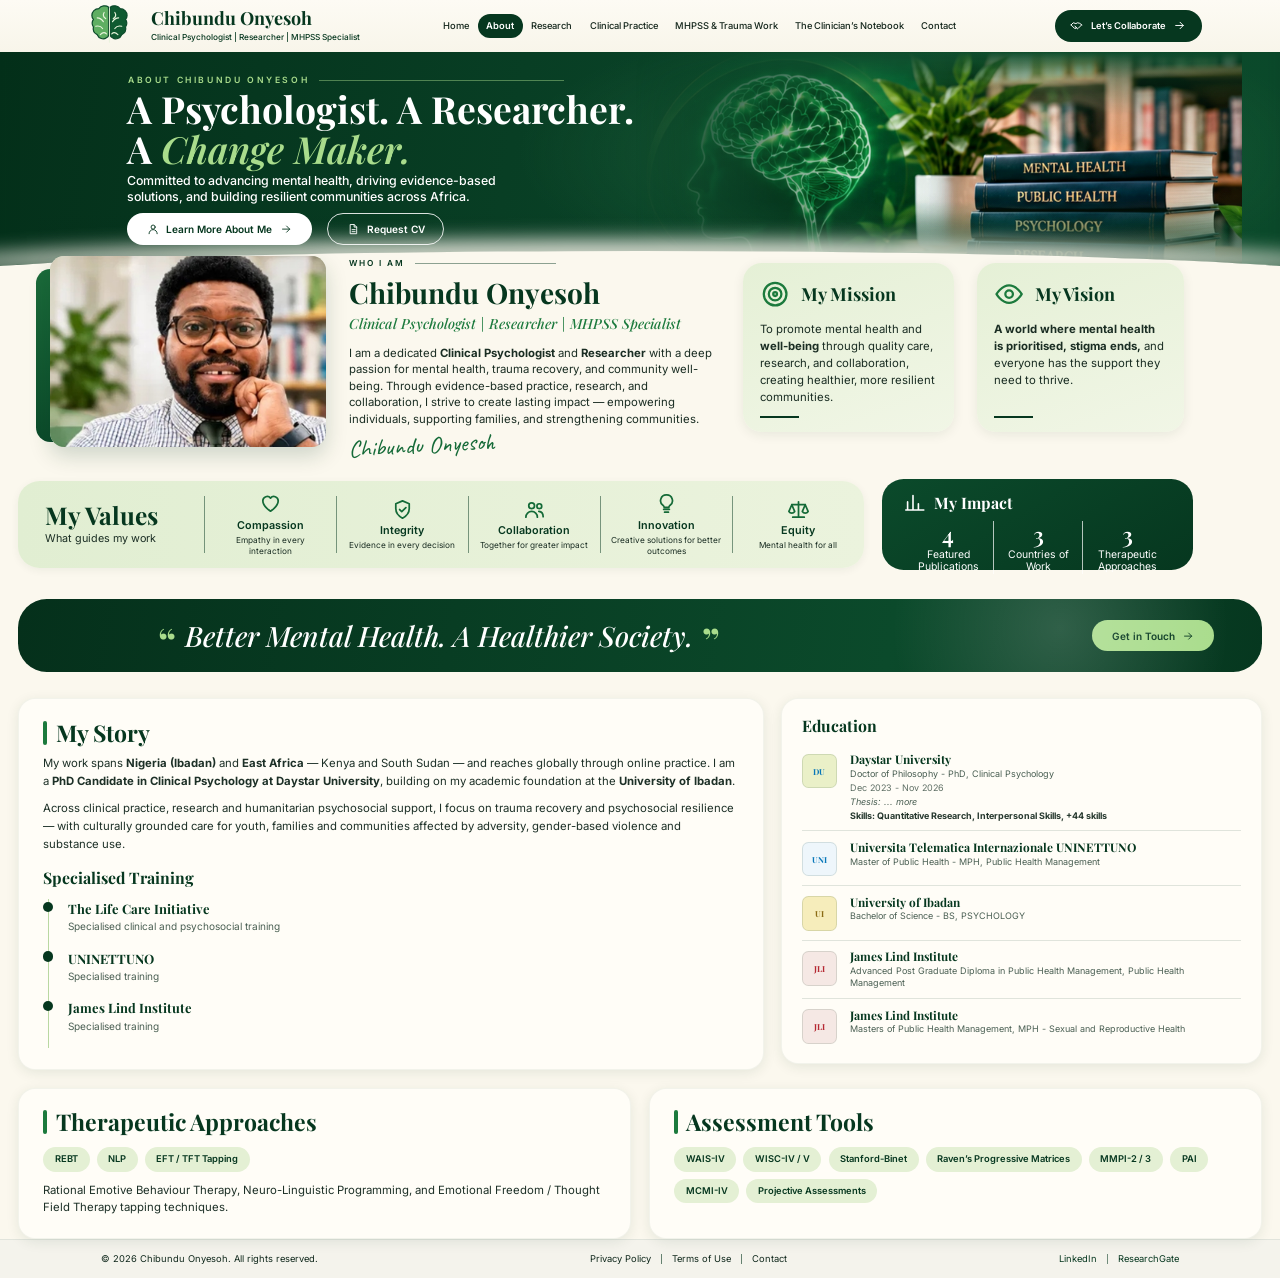
==== about.html @ c5ffb6af "Add portfolio website files" ====
<!DOCTYPE html>
<html lang="en">
<head>
<meta charset="utf-8">
<meta name="viewport" content="width=device-width, initial-scale=1">
<title>About | Chibundu Onyesoh</title>
<meta name="description" content="Biography, training, therapeutic approaches and assessment tools of Chibundu Onyesoh, PhD Candidate in Clinical Psychology at Daystar University.">
<link rel="preconnect" href="https://fonts.googleapis.com">
<link rel="preconnect" href="https://fonts.gstatic.com" crossorigin>
<link href="https://fonts.googleapis.com/css2?family=Caveat:wght@500;600&family=Inter:wght@400;500;600;700&family=Playfair+Display:ital,wght@0,500;0,600;0,700;1,400;1,500&family=Source+Serif+4:ital,wght@0,400;0,500;0,600;0,700;1,400;1,500&display=swap" rel="stylesheet">
<link rel="stylesheet" href="styles.css">
</head>
<body class="pg-about">
<svg width="0" height="0" style="position:absolute" aria-hidden="true" focusable="false"><defs><symbol id="i-logo" viewBox="0 0 64 64" fill="none" stroke="currentColor" stroke-width="1.8" stroke-linecap="round" stroke-linejoin="round"><path d="M31 8c-4-3-10-2-13 2-5 0-9 4-9 9 0 2 1 4 2 5-2 3-2 7 0 10-1 4 1 8 5 10 2 5 8 7 12 4 2-1 3-2 3-4V12c0-2-1-3-0-4z" fill="#5fae62" stroke="#0c4a2b" stroke-width="1.6"/><path d="M33 8c4-3 10-2 13 2 5 0 9 4 9 9 0 2-1 4-2 5 2 3 2 7 0 10 1 4-1 8-5 10-2 5-8 7-12 4-2-1-3-2-3-4V12c0-2 1-3 0-4z" fill="#0f5a31" stroke="#0c4a2b" stroke-width="1.6"/><path d="M16 22c4 0 6 2 8 5M14 33c4-1 7 0 9 3M20 44c3-3 6-3 8-1M25 15c-2 3-1 6 2 8M44 22c-4 0-6 2-8 5M48 33c-4-1-7 0-9 3M43 44c-3-3-6-3-8-1M39 15c2 3 1 6-2 8" stroke="#e8f5dc" stroke-width="1.5" fill="none"/><path d="M32 10v44" stroke="#e8f5dc" stroke-width="1.2" fill="none"/></symbol><symbol id="i-head" viewBox="0 0 200 260" fill="none" stroke="currentColor" stroke-width="1.8" stroke-linecap="round" stroke-linejoin="round"><path d="M110 20C62 20 34 56 34 100c0 28 14 42 14 66v24l62 0v-30c0-8 5-12 12-12h16c5 0 5-5 2-9l-9-12c6-2 9-6 8-12l5-6c4-2 6-5 5-10l11-12c3-4 0-7-4-8C148 54 140 20 110 20z" stroke-width="2.4"/><path d="M70 70c10-14 30-16 42-6 10-6 24 0 26 12 8 4 8 16 0 20 2 12-10 20-20 14-8 10-26 8-30-4-12 0-18-12-12-20-6-8-4-16 4-20 0-4-4-8-10-6z" stroke-width="2" opacity=".9"/><path d="M84 74c6 4 6 10 0 14 M104 70c-4 6 0 12 8 12 M96 96c-6 0-10 4-10 8 M118 92c0 6 6 8 12 6" stroke-width="1.6"/><circle cx="84" cy="74" r="2.2" fill="currentColor"/><circle cx="112" cy="82" r="2.2" fill="currentColor"/><circle cx="96" cy="96" r="2.2" fill="currentColor"/><circle cx="130" cy="98" r="2.2" fill="currentColor"/><circle cx="72" cy="94" r="2.2" fill="currentColor"/></symbol><symbol id="i-brain" viewBox="0 0 24 24" fill="none" stroke="currentColor" stroke-width="1.8" stroke-linecap="round" stroke-linejoin="round"><path d="M9 4a3 3 0 0 0-3 3 3 3 0 0 0-2 3 3 3 0 0 0 1.5 2.6A3 3 0 0 0 8 18a3 3 0 0 0 4 1.5V5A3 3 0 0 0 9 4z"/><path d="M15 4a3 3 0 0 1 3 3 3 3 0 0 1 2 3 3 3 0 0 1-1.5 2.6A3 3 0 0 1 16 18a3 3 0 0 1-4 1.5"/><path d="M8 9h2M14 9h2M8 14h2M14 14h2"/></symbol><symbol id="i-book" viewBox="0 0 24 24" fill="none" stroke="currentColor" stroke-width="1.8" stroke-linecap="round" stroke-linejoin="round"><path d="M4 5.5C6.5 4.5 9.5 4.5 12 6c2.5-1.5 5.5-1.5 8-.5V19c-2.5-1-5.5-1-8 .5-2.5-1.5-5.5-1.5-8-.5z"/><path d="M12 6v13.5"/></symbol><symbol id="i-steth" viewBox="0 0 24 24" fill="none" stroke="currentColor" stroke-width="1.8" stroke-linecap="round" stroke-linejoin="round"><path d="M6 3v6a4 4 0 0 0 8 0V3M5 3h2M13 3h2M10 13v2a5 5 0 0 0 10 0v-1"/><circle cx="20" cy="12.5" r="1.8"/></symbol><symbol id="i-shield-heart" viewBox="0 0 24 24" fill="none" stroke="currentColor" stroke-width="1.8" stroke-linecap="round" stroke-linejoin="round"><path d="M12 3l7 3v5c0 4.5-3 8-7 10-4-2-7-5.5-7-10V6z"/><path d="M12 15.5s-3-1.8-3-4a1.7 1.7 0 0 1 3-1 1.7 1.7 0 0 1 3 1c0 2.2-3 4-3 4z"/></symbol><symbol id="i-shield-check" viewBox="0 0 24 24" fill="none" stroke="currentColor" stroke-width="1.8" stroke-linecap="round" stroke-linejoin="round"><path d="M12 3l7 3v5c0 4.5-3 8-7 10-4-2-7-5.5-7-10V6z"/><path d="M9 12l2.2 2.2L15.5 10"/></symbol><symbol id="i-shield-lock" viewBox="0 0 24 24" fill="none" stroke="currentColor" stroke-width="1.8" stroke-linecap="round" stroke-linejoin="round"><path d="M12 3l7 3v5c0 4.5-3 8-7 10-4-2-7-5.5-7-10V6z"/><rect x="9.5" y="11" width="5" height="4" rx="1"/><path d="M10.5 11V9.8a1.5 1.5 0 0 1 3 0V11"/></symbol><symbol id="i-people" viewBox="0 0 24 24" fill="none" stroke="currentColor" stroke-width="1.8" stroke-linecap="round" stroke-linejoin="round"><circle cx="9" cy="8" r="3"/><path d="M3 20c0-3.3 2.7-6 6-6s6 2.7 6 6"/><circle cx="17" cy="8.5" r="2.5"/><path d="M16.5 14c2.6.3 4.5 2.5 4.5 5.5"/></symbol><symbol id="i-check" viewBox="0 0 24 24" fill="none" stroke="currentColor" stroke-width="1.8" stroke-linecap="round" stroke-linejoin="round"><circle cx="12" cy="12" r="10"/><path d="M7.5 12.3l3 3 6-6.3" stroke-width="2.2"/></symbol><symbol id="i-arrow" viewBox="0 0 24 24" fill="none" stroke="currentColor" stroke-width="1.8" stroke-linecap="round" stroke-linejoin="round"><path d="M5 12h14M13 6l6 6-6 6"/></symbol><symbol id="i-arrow-down" viewBox="0 0 24 24" fill="none" stroke="currentColor" stroke-width="1.8" stroke-linecap="round" stroke-linejoin="round"><path d="M12 5v14M6 13l6 6 6-6"/></symbol><symbol id="i-chevron" viewBox="0 0 24 24" fill="none" stroke="currentColor" stroke-width="1.8" stroke-linecap="round" stroke-linejoin="round"><path d="M6 9l6 6 6-6"/></symbol><symbol id="i-external" viewBox="0 0 24 24" fill="none" stroke="currentColor" stroke-width="1.8" stroke-linecap="round" stroke-linejoin="round"><path d="M7 17L17 7M9 7h8v8"/></symbol><symbol id="i-mail" viewBox="0 0 24 24" fill="none" stroke="currentColor" stroke-width="1.8" stroke-linecap="round" stroke-linejoin="round"><rect x="3" y="5" width="18" height="14" rx="2"/><path d="M3 7l9 6 9-6"/></symbol><symbol id="i-headphones" viewBox="0 0 24 24" fill="none" stroke="currentColor" stroke-width="1.8" stroke-linecap="round" stroke-linejoin="round"><path d="M4 16v-4a8 8 0 0 1 16 0v4"/><rect x="3" y="14" width="4" height="7" rx="1.6"/><rect x="17" y="14" width="4" height="7" rx="1.6"/></symbol><symbol id="i-doc" viewBox="0 0 24 24" fill="none" stroke="currentColor" stroke-width="1.8" stroke-linecap="round" stroke-linejoin="round"><path d="M7 3h7l5 5v13H7z"/><path d="M14 3v5h5M10 13h6M10 17h6"/></symbol><symbol id="i-globe" viewBox="0 0 24 24" fill="none" stroke="currentColor" stroke-width="1.8" stroke-linecap="round" stroke-linejoin="round"><circle cx="12" cy="12" r="9"/><path d="M3 12h18M12 3c3.2 3 3.2 15 0 18M12 3c-3.2 3-3.2 15 0 18"/></symbol><symbol id="i-trophy" viewBox="0 0 24 24" fill="none" stroke="currentColor" stroke-width="1.8" stroke-linecap="round" stroke-linejoin="round"><path d="M8 4h8v5a4 4 0 0 1-8 0z"/><path d="M8 6H5v1a3 3 0 0 0 3 3M16 6h3v1a3 3 0 0 1-3 3M12 13v4M8 20h8M10 17h4"/></symbol><symbol id="i-handshake" viewBox="0 0 24 24" fill="none" stroke="currentColor" stroke-width="1.8" stroke-linecap="round" stroke-linejoin="round"><path d="M2 11l4-4 5 1.5L14 7l4 1 4 3"/><path d="M2 11l6 6a2 2 0 0 0 3 0l1-1M11 16l1.5 1.5a1.8 1.8 0 0 0 2.5 0L21 11.5M9 13l3 3"/></symbol><symbol id="i-heart" viewBox="0 0 24 24" fill="none" stroke="currentColor" stroke-width="1.8" stroke-linecap="round" stroke-linejoin="round"><path d="M12 20s-8-5-8-11a4.5 4.5 0 0 1 8-2.6A4.5 4.5 0 0 1 20 9c0 6-8 11-8 11z"/></symbol><symbol id="i-target" viewBox="0 0 24 24" fill="none" stroke="currentColor" stroke-width="1.8" stroke-linecap="round" stroke-linejoin="round"><circle cx="12" cy="12" r="9"/><circle cx="12" cy="12" r="5"/><circle cx="12" cy="12" r="1.5"/></symbol><symbol id="i-eye" viewBox="0 0 24 24" fill="none" stroke="currentColor" stroke-width="1.8" stroke-linecap="round" stroke-linejoin="round"><path d="M2 12s4-7 10-7 10 7 10 7-4 7-10 7S2 12 2 12z"/><circle cx="12" cy="12" r="3"/></symbol><symbol id="i-scale" viewBox="0 0 24 24" fill="none" stroke="currentColor" stroke-width="1.8" stroke-linecap="round" stroke-linejoin="round"><path d="M12 4v16M6 20h12M5 7h14"/><path d="M5 7l-3 7a3.5 3.5 0 0 0 6 0zM19 7l-3 7a3.5 3.5 0 0 0 6 0z"/></symbol><symbol id="i-bulb" viewBox="0 0 24 24" fill="none" stroke="currentColor" stroke-width="1.8" stroke-linecap="round" stroke-linejoin="round"><path d="M9 18h6M10 21h4M12 3a6 6 0 0 0-3.5 11c.7.6 1 1.2 1 2h5c0-.8.3-1.4 1-2A6 6 0 0 0 12 3z"/></symbol><symbol id="i-user" viewBox="0 0 24 24" fill="none" stroke="currentColor" stroke-width="1.8" stroke-linecap="round" stroke-linejoin="round"><circle cx="12" cy="8" r="4"/><path d="M4 21c0-4.4 3.6-8 8-8s8 3.6 8 8"/></symbol><symbol id="i-building" viewBox="0 0 24 24" fill="none" stroke="currentColor" stroke-width="1.8" stroke-linecap="round" stroke-linejoin="round"><rect x="5" y="3" width="14" height="18" rx="1"/><path d="M9 7h2M13 7h2M9 11h2M13 11h2M10 21v-4h4v4"/></symbol><symbol id="i-chat" viewBox="0 0 24 24" fill="none" stroke="currentColor" stroke-width="1.8" stroke-linecap="round" stroke-linejoin="round"><path d="M4 5h16v11H9l-5 4z"/><path d="M9 10.5h.01M12 10.5h.01M15 10.5h.01" stroke-width="2.4"/></symbol><symbol id="i-send" viewBox="0 0 24 24" fill="none" stroke="currentColor" stroke-width="1.8" stroke-linecap="round" stroke-linejoin="round"><path d="M21 3L3 11l7 3 3 7z"/><path d="M10 14L21 3"/></symbol><symbol id="i-mic" viewBox="0 0 24 24" fill="none" stroke="currentColor" stroke-width="1.8" stroke-linecap="round" stroke-linejoin="round"><rect x="9" y="3" width="6" height="11" rx="3"/><path d="M5 11a7 7 0 0 0 14 0M12 18v3M9 21h6"/></symbol><symbol id="i-play" viewBox="0 0 24 24" fill="none" stroke="currentColor" stroke-width="1.8" stroke-linecap="round" stroke-linejoin="round"><path d="M8 5v14l11-7z" fill="currentColor"/></symbol><symbol id="i-pin" viewBox="0 0 24 24" fill="none" stroke="currentColor" stroke-width="1.8" stroke-linecap="round" stroke-linejoin="round"><path d="M12 21s-7-6-7-11a7 7 0 0 1 14 0c0 5-7 11-7 11z"/><circle cx="12" cy="10" r="2.5"/></symbol><symbol id="i-cap" viewBox="0 0 24 24" fill="none" stroke="currentColor" stroke-width="1.8" stroke-linecap="round" stroke-linejoin="round"><path d="M2 9l10-5 10 5-10 5z"/><path d="M6 11.5V16c3 2.5 9 2.5 12 0v-4.5"/></symbol><symbol id="i-gear" viewBox="0 0 24 24" fill="none" stroke="currentColor" stroke-width="1.8" stroke-linecap="round" stroke-linejoin="round"><circle cx="12" cy="12" r="3"/><circle cx="12" cy="12" r="7"/><path d="M12 2v3M12 19v3M2 12h3M19 12h3M5 5l2 2M17 17l2 2M19 5l-2 2M7 17l-2 2"/></symbol><symbol id="i-microscope" viewBox="0 0 24 24" fill="none" stroke="currentColor" stroke-width="1.8" stroke-linecap="round" stroke-linejoin="round"><path d="M9 3l4 2-2.5 5-4-2z"/><path d="M13 7l3 1.5M8 12a5 5 0 0 0 9 3M5 20h14M9 16.5V20"/></symbol><symbol id="i-chart" viewBox="0 0 24 24" fill="none" stroke="currentColor" stroke-width="1.8" stroke-linecap="round" stroke-linejoin="round"><path d="M4 20V11M10 20V4M16 20v-7M22 20H2"/></symbol><symbol id="i-calendar" viewBox="0 0 24 24" fill="none" stroke="currentColor" stroke-width="1.8" stroke-linecap="round" stroke-linejoin="round"><rect x="3" y="5" width="18" height="16" rx="2"/><path d="M3 10h18M8 3v4M16 3v4"/></symbol><symbol id="i-info" viewBox="0 0 24 24" fill="none" stroke="currentColor" stroke-width="1.8" stroke-linecap="round" stroke-linejoin="round"><circle cx="12" cy="12" r="9"/><path d="M12 11v5M12 8h.01" stroke-width="2.2"/></symbol><symbol id="i-download" viewBox="0 0 24 24" fill="none" stroke="currentColor" stroke-width="1.8" stroke-linecap="round" stroke-linejoin="round"><path d="M12 4v11M7 11l5 5 5-5M5 20h14"/></symbol><symbol id="i-leaf" viewBox="0 0 24 24" fill="none" stroke="currentColor" stroke-width="1.8" stroke-linecap="round" stroke-linejoin="round"><path d="M4 20C4 10 10 4 20 4c0 10-6 16-16 16z"/><path d="M4 20c4-6 8-9 12-11"/></symbol><symbol id="i-gender" viewBox="0 0 24 24" fill="none" stroke="currentColor" stroke-width="1.8" stroke-linecap="round" stroke-linejoin="round"><circle cx="10" cy="14" r="5"/><path d="M14 10l6-6M15 4h5v5M10 19v3M8 21h4"/></symbol><symbol id="i-head-brain" viewBox="0 0 24 24" fill="none" stroke="currentColor" stroke-width="1.8" stroke-linecap="round" stroke-linejoin="round"><path d="M8 21v-4C5 15 4 12 4 10a7 7 0 0 1 14 0c0 1.5-.5 2.5-1 3.5l1 1.5h-2v3a2 2 0 0 1-2 2z"/><path d="M9 9a2 2 0 0 1 4 0M13 9h2M10 12.5h3"/></symbol><symbol id="i-hands-leaf" viewBox="0 0 24 24" fill="none" stroke="currentColor" stroke-width="1.8" stroke-linecap="round" stroke-linejoin="round"><path d="M12 12c-4 0-6-2.5-6-6 4 0 6 2 6 6zM12 12c4 0 6-2.5 6-6-4 0-6 2-6 6z"/><path d="M12 12v8M7 20h10"/></symbol><symbol id="i-family" viewBox="0 0 24 24" fill="none" stroke="currentColor" stroke-width="1.8" stroke-linecap="round" stroke-linejoin="round"><circle cx="8" cy="7" r="2.5"/><circle cx="16" cy="7" r="2.5"/><circle cx="12" cy="13" r="2"/><path d="M3 19c0-2.8 2.2-5 5-5M21 19c0-2.8-2.2-5-5-5M8.5 20.5c0-2 1.6-3.5 3.5-3.5s3.5 1.5 3.5 3.5"/></symbol><symbol id="i-audio" viewBox="0 0 24 24" fill="none" stroke="currentColor" stroke-width="1.8" stroke-linecap="round" stroke-linejoin="round"><path d="M3 12h1M7 8v8M11 4v16M15 8v8M19 10v4M22 12h-1"/></symbol><symbol id="i-spotify" viewBox="0 0 24 24" fill="none" stroke="currentColor" stroke-width="1.8" stroke-linecap="round" stroke-linejoin="round"><circle cx="12" cy="12" r="11" fill="#1db954" stroke="none"/><path d="M5.8 9.2c4.2-1.2 8.8-.9 12.4 1.1M6.7 12.6c3.4-.9 6.9-.6 9.8 1M7.6 15.8c2.6-.6 5.2-.4 7.4.8" stroke="#06150d" stroke-width="1.9" fill="none"/></symbol><symbol id="i-apple" viewBox="0 0 24 24" fill="none" stroke="currentColor" stroke-width="1.8" stroke-linecap="round" stroke-linejoin="round"><circle cx="12" cy="12" r="11" fill="#a54be8" stroke="none"/><circle cx="12" cy="9.5" r="2" fill="#fff" stroke="none"/><path d="M12 12.8c1.3 0 2.1.9 2 2.1l-.4 4a1.6 1.6 0 0 1-3.2 0l-.4-4c-.1-1.2.7-2.1 2-2.1z" fill="#fff" stroke="none"/><path d="M8.1 12.4a4.2 4.2 0 1 1 7.8 0M5.6 14a7.2 7.2 0 1 1 12.8 0" stroke="#fff" stroke-width="1.5" fill="none"/></symbol><symbol id="i-linkedin" viewBox="0 0 24 24" fill="none" stroke="currentColor" stroke-width="1.8" stroke-linecap="round" stroke-linejoin="round"><rect width="24" height="24" rx="5" fill="#0a66c2" stroke="none"/><path d="M7 10h2.5v7H7zM8.2 6.5a1.4 1.4 0 1 1 0 2.8 1.4 1.4 0 0 1 0-2.8M11 10h2.4v1c.5-.8 1.3-1.2 2.3-1.2 2 0 2.8 1.2 2.8 3.3V17H16v-3.4c0-1-.3-1.5-1.1-1.5s-1.4.5-1.4 1.6V17H11z" fill="#fff" stroke="none"/></symbol><symbol id="i-rgate" viewBox="0 0 24 24" fill="none" stroke="currentColor" stroke-width="1.8" stroke-linecap="round" stroke-linejoin="round"><rect width="24" height="24" rx="12" fill="#00c4a7" stroke="none"/><text x="12" y="15.5" text-anchor="middle" font-family="Arial,sans-serif" font-weight="700" font-size="9" fill="#fff" stroke="none">RG</text></symbol><symbol id="i-scholar" viewBox="0 0 24 24" fill="none" stroke="currentColor" stroke-width="1.8" stroke-linecap="round" stroke-linejoin="round"><path d="M12 3L1 9l11 6 9-4.9V17h2V9z" fill="#4285f4" stroke="none"/><path d="M5 13.2V17c0 1.7 3.1 3 7 3s7-1.3 7-3v-3.8l-7 3.8z" fill="#7baaf7" stroke="none"/></symbol><symbol id="i-menu" viewBox="0 0 24 24" fill="none" stroke="currentColor" stroke-width="1.8" stroke-linecap="round" stroke-linejoin="round"><path d="M4 7h16M4 12h16M4 17h16"/></symbol><symbol id="i-tick" viewBox="0 0 24 24" fill="none" stroke="currentColor" stroke-width="1.8" stroke-linecap="round" stroke-linejoin="round"><path d="M5 12.5l4.5 4.5L19 7.5"/></symbol><symbol id="i-leaves" viewBox="0 0 100 100" fill="none" stroke="currentColor" stroke-width="1.8" stroke-linecap="round" stroke-linejoin="round"><path d="M50 96C48 62 52 30 80 6c12 30 4 64-30 90z" fill="currentColor" stroke="none"/><path d="M50 96C40 72 20 62 2 60c8 22 24 34 48 36z" fill="currentColor" stroke="none"/><path d="M52 96c6-20 22-32 46-34-4 20-20 32-46 34z" fill="currentColor" stroke="none"/></symbol></defs></svg>
<header class="hdr"><div class="stage">
  <a class="brand" href="index.html" aria-label="Chibundu Onyesoh — Home">
    <svg viewBox="0 0 64 64" fill="none" stroke="currentColor" stroke-width="2.2" stroke-linecap="round" stroke-linejoin="round" aria-hidden="true"><use href="#i-logo"/></svg>
    <span><span class="nm">Chibundu Onyesoh</span><span class="sb">Clinical Psychologist | Researcher | MHPSS Specialist</span></span>
  </a>
  <nav id="site-nav" aria-label="Main navigation"><a href="index.html">Home</a><a href="about.html">About</a><a href="research.html">Research</a><a href="clinical-practice.html">Clinical Practice</a><a href="mhpss-trauma.html">MHPSS & Trauma Work</a><a href="podcast.html">The Clinician’s Notebook</a><a href="contact.html">Contact</a></nav>
  <a class="cta" href="contact.html"><svg class="ico " aria-hidden="true"><use href="#i-handshake"/></svg> Let’s Collaborate <svg class="ico " aria-hidden="true"><use href="#i-arrow"/></svg></a>
  <button class="menu-toggle" type="button" aria-expanded="false" aria-controls="site-nav" aria-label="Open menu"><svg class="ico " aria-hidden="true"><use href="#i-menu"/></svg></button>
</div></header>
<main>

<section class="hero"><div class="stage">
  <div class="art fade" style="left:83rem;width:84.2rem;background-image:url(assets/hero-about.jpg)" role="img" aria-label="A glowing brain illustration beside a stack of psychology and public health books"></div>
  <div class="eyebrow">About Chibundu Onyesoh</div>
  <h1>A Psychologist. A Researcher.<br>A <em>Change Maker.</em></h1>
  <p class="lead">Committed to advancing mental health, driving evidence-based solutions, and building resilient communities across Africa.</p>
  <div class="btns"><a class="btn btn-white" href="#who"><svg class="ico " aria-hidden="true"><use href="#i-user"/></svg> Learn More About Me <svg class="ico " aria-hidden="true"><use href="#i-arrow"/></svg></a><a class="btn btn-ghost" href="contact.html"><svg class="ico " aria-hidden="true"><use href="#i-doc"/></svg> Request CV</a></div>
</div></section>

<section class="ab-who" id="who">
  <div class="ph-w"><div class="ph"><img src="assets/portrait.jpg" alt="Portrait of Chibundu Onyesoh in a navy suit and glasses"></div></div>
  <div class="tx">
    <div class="eyebrow">Who I Am</div>
    <h2>Chibundu Onyesoh</h2>
    <p class="rl">Clinical Psychologist | Researcher | MHPSS Specialist</p>
    <p class="bio">I am a dedicated <strong>Clinical Psychologist</strong> and <strong>Researcher</strong> with a deep passion for mental health, trauma recovery, and community well-being. Through evidence-based practice, research, and collaboration, I strive to create lasting impact &mdash; empowering individuals, supporting families, and strengthening communities.</p>
    <span class="sig" aria-hidden="true">Chibundu Onyesoh</span>
  </div>
  <div class="mv"><h3><svg class="ico " aria-hidden="true"><use href="#i-target"/></svg> My Mission</h3><p>To promote mental health and <strong>well-being</strong> through quality care, research, and collaboration, creating healthier, more resilient communities.</p></div>
  <div class="mv"><h3><svg class="ico " aria-hidden="true"><use href="#i-eye"/></svg> My Vision</h3><p><strong>A world where mental health is prioritised, stigma ends,</strong> and everyone has the support they need to thrive.</p></div>
</section>

<section class="ab-val" aria-label="Values and impact">
  <div class="vals">
    <div><h3>My Values</h3><span style="font-size:1.5rem;margin-top:.6rem">What guides my work</span></div>
    <div><svg class="ico " aria-hidden="true"><use href="#i-heart"/></svg><strong>Compassion</strong>Empathy in every interaction</div>
    <div><svg class="ico " aria-hidden="true"><use href="#i-shield-check"/></svg><strong>Integrity</strong>Evidence in every decision</div>
    <div><svg class="ico " aria-hidden="true"><use href="#i-people"/></svg><strong>Collaboration</strong>Together for greater impact</div>
    <div><svg class="ico " aria-hidden="true"><use href="#i-bulb"/></svg><strong>Innovation</strong>Creative solutions for better outcomes</div>
    <div><svg class="ico " aria-hidden="true"><use href="#i-scale"/></svg><strong>Equity</strong>Mental health for all</div>
  </div>
  <div class="imp"><h3><svg class="ico " aria-hidden="true"><use href="#i-chart"/></svg> My Impact</h3>
    <div class="nums"><div><b>4</b>Featured Publications</div><div><b>3</b>Countries of Work</div><div><b>3</b>Therapeutic Approaches</div></div></div>
</section>

<section class="banner ab-ban"><p><b>&ldquo;</b>Better Mental Health. A Healthier Society.<b style="margin:0 0 0 1.2rem">&rdquo;</b></p><a class="btn btn-lime" href="contact.html">Get in Touch <svg class="ico " aria-hidden="true"><use href="#i-arrow"/></svg></a><span class="map"></span></section>

<div class="ab-more">
  <section class="card" aria-labelledby="story">
    <h2 class="sec-t" id="story">My Story</h2>
    <p>My work spans <strong>Nigeria (Ibadan)</strong> and <strong>East Africa</strong> &mdash; Kenya and South Sudan &mdash; and reaches globally through online practice. I am a <strong>PhD Candidate in Clinical Psychology at Daystar University</strong>, building on my academic foundation at the <strong>University of Ibadan</strong>.</p>
    <p>Across clinical practice, research and humanitarian psychosocial support, I focus on trauma recovery and psychosocial resilience &mdash; with culturally grounded care for youth, families and communities affected by adversity, gender-based violence and substance use.</p>
    <h3 class="sm">Specialised Training</h3>
    <ul class="tl"><li><b>The Life Care Initiative</b><span>Specialised clinical and psychosocial training</span></li><li><b>UNINETTUNO</b><span>Specialised training</span></li><li><b>James Lind Institute</b><span>Specialised training</span></li></ul>
  </section>
  <div class="stk"><section class="card education-card"><h3 class="sm" style="margin-top:0">Education</h3>
    <ul class="education-list">
      <li>
        <span class="edu-mark" aria-hidden="true">DU</span>
        <div><b>Daystar University</b><span>Doctor of Philosophy - PhD, Clinical Psychology</span><small>Dec 2023 - Nov 2026</small><em>Thesis: ... more</em><strong>Skills: Quantitative Research, Interpersonal Skills, +44 skills</strong></div>
      </li>
      <li>
        <span class="edu-mark edu-mark-blue" aria-hidden="true">UNI</span>
        <div><b>Universita Telematica Internazionale UNINETTUNO</b><span>Master of Public Health - MPH, Public Health Management</span></div>
      </li>
      <li>
        <span class="edu-mark edu-mark-gold" aria-hidden="true">UI</span>
        <div><b>University of Ibadan</b><span>Bachelor of Science - BS, PSYCHOLOGY</span></div>
      </li>
      <li>
        <span class="edu-mark edu-mark-red" aria-hidden="true">JLI</span>
        <div><b>James Lind Institute</b><span>Advanced Post Graduate Diploma in Public Health Management, Public Health Management</span></div>
      </li>
      <li>
        <span class="edu-mark edu-mark-red" aria-hidden="true">JLI</span>
        <div><b>James Lind Institute</b><span>Masters of Public Health Management, MPH - Sexual and Reproductive Health</span></div>
      </li>
    </ul>
  </section></div>
</div>
<div class="ab-two">
  <section class="card"><h2 class="sec-t">Therapeutic Approaches</h2>
    <ul class="tags"><li class="tag">REBT</li><li class="tag">NLP</li><li class="tag">EFT / TFT Tapping</li></ul>
    <p>Rational Emotive Behaviour Therapy, Neuro-Linguistic Programming, and Emotional Freedom / Thought Field Therapy tapping techniques.</p></section>
  <section class="card"><h2 class="sec-t">Assessment Tools</h2>
    <ul class="tags"><li class="tag">WAIS-IV</li><li class="tag">WISC-IV / V</li><li class="tag">Stanford-Binet</li><li class="tag">Raven&rsquo;s Progressive Matrices</li><li class="tag">MMPI-2 / 3</li><li class="tag">PAI</li><li class="tag">MCMI-IV</li><li class="tag">Projective Assessments</li></ul></section>
</div>

</main>
<footer class="ftr"><div class="stage">
  <span>&copy; <span data-current-year></span> Chibundu Onyesoh. All rights reserved.</span>
  <nav class="lk" aria-label="Footer"><a href="contact.html">Privacy Policy</a><i></i><a href="contact.html">Terms of Use</a><i></i><a href="contact.html">Contact</a></nav>
  <nav class="social" aria-label="Social links"><a href="https://www.linkedin.com/" target="_blank" rel="noopener">LinkedIn</a><i></i><a href="https://www.researchgate.net/" target="_blank" rel="noopener">ResearchGate</a></nav>
</div></footer>
<script src="script.js"></script>
</body>
</html>
---- styles.css ----
/* =========================================================================
   Chibundu Onyesoh — shared stylesheet
   -------------------------------------------------------------------------
   SCALE SYSTEM: the layouts were designed on a 1672px-wide canvas.
   1rem = 10 "design px" at 1672px wide, and the root font-size scales with the
   viewport, so every page keeps the exact proportions of the layout on any
   desktop screen (>=1200px). Below 1200px a stacked mobile layout takes over.
   ========================================================================= */
:root{
  --dk:#06371f;      /* darkest green: buttons, bars   */
  --dk2:#0a4228;
  --md:#13492b;      /* panels                         */
  --gr:#1c7a3d;      /* accent bars, ticks             */
  --lime:#a9dc8c;    /* light-green text on dark       */
  --mint:#e4f0d4;    /* stat bars, year blocks         */
  --mint2:#d3e8c2;
  --cream:#fbf8ee;
  --card:#fffdf7;
  --ink:#10281c;
  --muted:#4a5f53;
  --head:"Playfair Display","Cormorant Garamond",Georgia,"Times New Roman",serif;
  --body:"Inter","Segoe UI",system-ui,-apple-system,Arial,sans-serif;
  --serif-ui:"Source Serif 4","Source Serif Pro","Lora",Georgia,serif;
  --script:"Caveat","Dancing Script","Segoe Script","Brush Script MT",cursive;
}
*{box-sizing:border-box;margin:0;padding:0}
html{font-size:clamp(7.2px,.54vw,10.8px);scroll-behavior:smooth;-webkit-text-size-adjust:100%}
body{font-family:var(--body);font-size:1.6rem;line-height:1.5;color:var(--ink);background:var(--cream);-webkit-font-smoothing:antialiased;overflow-x:hidden}
img{max-width:100%;display:block}
a{color:inherit;text-decoration:none}
ul{list-style:none}
button{font-family:inherit;cursor:pointer;border:0;background:none;color:inherit}
h1,h2,h3,h4{font-family:var(--head);color:var(--dk);line-height:1.15;font-weight:700}
.sr-only{position:absolute;width:1px;height:1px;overflow:hidden;clip:rect(0 0 0 0);white-space:nowrap}
:focus-visible{outline:.3rem solid #2f8f4e;outline-offset:.2rem}
[hidden]{display:none!important}

.ico{width:1.2em;height:1.2em;fill:none;stroke:currentColor;stroke-width:1.8;stroke-linecap:round;stroke-linejoin:round;flex:none;vertical-align:middle}
.ico.solid{fill:currentColor;stroke:none}
.stage{position:relative;width:100%;max-width:167.2rem;margin:0 auto}
.script{font-family:var(--script);font-weight:500}

/* ------------------------------------------------------------ buttons */
.btn{display:inline-flex;align-items:center;justify-content:center;gap:1rem;height:4.4rem;padding:0 2.6rem;border-radius:99rem;font-size:1.4rem;font-weight:600;border:.15rem solid transparent;transition:.25s;white-space:nowrap;line-height:1}
.btn .ico{width:1.7rem;height:1.7rem}
.btn-dark{background:var(--dk);color:#fff}
.btn-dark:hover{background:var(--gr);transform:translateY(-.2rem)}
.btn-line{border-color:var(--dk);color:var(--dk);background:transparent}
.btn-line:hover{background:var(--dk);color:#fff}
.btn-white{background:#fff;color:var(--dk)}
.btn-white:hover{background:var(--mint)}
.btn-ghost{border-color:rgba(255,255,255,.85);color:#fff}
.btn-ghost:hover{background:#fff;color:var(--dk)}
.btn-lime{background:var(--lime);color:var(--dk)}
.btn-lime:hover{background:#fff}
.btn-sm{height:3.4rem;padding:0 2rem;font-size:1.25rem}

/* ------------------------------------------------------------ header */
.hdr{position:relative;z-index:60;background:linear-gradient(180deg,#fdfbf4,#f8f5ea);height:7.2rem;box-shadow:0 .1rem 0 rgba(6,55,31,.06)}
.hdr .stage{height:100%;display:flex;align-items:center;padding:0 5.6rem 0 6.5rem}
.brand{display:flex;align-items:center;gap:2.4rem;flex:none}
.brand svg{width:6.8rem;height:6.8rem;color:#1d6b3a;flex:none}
.brand .nm{font-family:var(--head);font-weight:700;font-size:2.5rem;color:var(--dk);line-height:1;display:block;white-space:nowrap}
.brand .sb{font-size:1.15rem;font-weight:500;color:var(--dk);display:block;margin-top:.6rem;white-space:nowrap}
.hdr nav{margin-left:10.3rem;display:flex;align-items:center}
.hdr nav a{font-size:1.3rem;font-weight:500;color:#14261c;padding:1.05rem 1.2rem;border-radius:99rem;white-space:nowrap;line-height:1;transition:.2s}
.hdr nav a:hover{background:var(--mint)}
.hdr nav a.active{background:var(--dk);color:#fff;font-weight:600}
.hdr .cta{margin-left:auto;display:inline-flex;align-items:center;gap:1rem;height:4.5rem;padding:0 2.2rem;border-radius:99rem;background:var(--dk);color:#fff;font-size:1.3rem;font-weight:600;transition:.25s;white-space:nowrap}
.hdr .cta:hover{background:var(--gr)}
.hdr .cta .ico{width:1.8rem;height:1.8rem}
.menu-toggle{display:none;width:4.4rem;height:4.4rem;border-radius:1.2rem;background:var(--dk);color:#fff;align-items:center;justify-content:center;margin-left:1rem}
.menu-toggle .ico{width:2.4rem;height:2.4rem}

/* serif UI variant (Home layout is set entirely in serif) */
.ui-serif .hdr nav a,.ui-serif .hdr .cta,.ui-serif .btn,.ui-serif .brand .sb{font-family:var(--serif-ui)}
.ui-serif .hdr .brand .nm{font-family:var(--serif-ui)}
.ui-serif .hdr .brand .nm{font-size:2.7rem}
.ui-serif .hdr .brand .sb{font-size:1.2rem;margin-top:.5rem}
.ui-serif .brand{gap:2.2rem}
.ui-serif .hdr nav{margin-left:0;padding-left:3.2rem;margin-left:3rem;border-left:.15rem solid rgba(6,55,31,.55);height:4.6rem}
.ui-serif .hdr nav a{font-size:1.4rem;padding:1.05rem 1.5rem}
.ui-serif .hdr .cta{height:4.6rem;padding:0 2.2rem 0 .9rem;border:.12rem solid rgba(255,255,255,.7);box-shadow:0 0 0 .1rem var(--dk)}
.cta .cic{width:3.2rem;height:3.2rem;border-radius:50%;background:#fff;color:var(--dk);display:inline-flex;align-items:center;justify-content:center}
.cta .cic .ico{width:1.8rem;height:1.8rem}

/* ------------------------------------------------------------ shared bits */
.eyebrow{display:flex;align-items:center;gap:1.4rem;font-size:1.2rem;letter-spacing:.3em;text-transform:uppercase;font-weight:600;color:var(--dk);line-height:1}
.eyebrow::after{content:"";display:block;height:.1rem;width:33rem;background:currentColor;opacity:.45}
.on-dark .eyebrow,.eyebrow.lt{color:var(--lime)}
.sec-t{display:flex;align-items:center;gap:1.2rem;font-size:3.2rem;color:var(--dk);line-height:1.05}
.sec-t::before{content:"";width:.5rem;align-self:stretch;min-height:3.2rem;background:var(--gr);border-radius:.3rem;flex:none}
.leaf{position:absolute;pointer-events:none;z-index:1}
.leaf svg{width:100%;height:100%;display:block}
.tags{display:flex;flex-wrap:wrap;gap:1rem}
.tag{background:var(--mint);color:var(--dk);border-radius:99rem;padding:.7rem 1.6rem;font-size:1.3rem;font-weight:600}

/* ------------------------------------------------------------ footer */
.ftr{background:#f4f3ec;height:5.3rem;border-top:.1rem solid rgba(6,55,31,.08)}
.ftr .stage{height:100%;display:flex;align-items:center;justify-content:space-between;padding:0 8.7rem;font-size:1.3rem;color:var(--ink)}
.ftr .lk{display:flex;gap:1.4rem;align-items:center}
.ftr .lk i{width:.1rem;height:1.4rem;background:var(--dk);opacity:.6}
.ftr .lk a:hover{color:var(--gr)}
.ftr .social{display:flex;align-items:center;gap:1.4rem;color:var(--dk)}
.ftr .social i{width:.1rem;height:1.4rem;background:var(--dk);opacity:.55}
.ftr .social a:hover{color:var(--gr)}
.ftr .mo{display:flex;align-items:center;gap:1.6rem;font-size:1.05rem;letter-spacing:.2em;text-transform:uppercase;color:var(--dk);white-space:nowrap}
.ftr .mo::before,.ftr .mo::after{content:"";width:8rem;height:.1rem;background:var(--dk);opacity:.45}
.ui-serif .ftr{font-family:var(--serif-ui)}

/* =========================================================================
   HOME
   ========================================================================= */
.pg-home main{display:block}
.h-hero{position:relative;height:34.4rem;background:linear-gradient(100deg,#f4f2e0 0%,#f1f3df 45%,#e6efd8 100%);overflow:hidden}
.h-hero .stage{height:100%}
.h-hero .ph{position:absolute;left:86rem;top:0;width:52rem;height:100%;overflow:hidden}
.h-hero .ph img{width:100%;height:100%;object-fit:cover;object-position:50% 12%;-webkit-mask-image:linear-gradient(90deg,transparent 0,#000 14%);mask-image:linear-gradient(90deg,transparent 0,#000 14%)}
.h-hero .arc1{position:absolute;left:57rem;top:30rem;width:42rem;height:42rem;border-radius:50%;background:linear-gradient(160deg,#9fc48a,#5f9a63);opacity:.75}
.h-hero .arc2{position:absolute;left:68rem;top:33.6rem;width:36rem;height:36rem;border-radius:50%;background:linear-gradient(160deg,#6aa66b,#2f7b49);opacity:.9}
.h-hero .panel{position:absolute;right:-7rem;top:-4rem;bottom:-9rem;width:42rem;border-radius:50% 0 0 50%/52% 0 0 52%;background:linear-gradient(150deg,#145a33,#0a3d23 70%);box-shadow:-1.2rem 0 0 -.1rem rgba(122,174,96,.55) inset}
.h-hero .panel::before{content:"";position:absolute;inset:0;border-radius:inherit;box-shadow:inset 1.6rem 0 0 rgba(155,200,120,.28)}
.h-hero .quote{position:absolute;right:3.4rem;top:15.6rem;width:25rem;color:#fff;font-family:var(--serif-ui);font-style:italic;font-size:2.3rem;line-height:1.25;text-align:center;z-index:3}
.h-hero .quote b{display:block;text-align:left;font-style:normal;font-size:6rem;line-height:.5;color:var(--lime);height:3.2rem;font-family:var(--head)}
.h-hero .quote hr{border:0;height:.2rem;width:8.6rem;background:var(--lime);margin:2.6rem auto 0}
.h-left{position:absolute;left:8.6rem;top:3.5rem;z-index:4}
.h-left .eyebrow{font-family:var(--serif-ui);font-size:1.25rem;letter-spacing:.32em}
.h-left .eyebrow::after{width:31.5rem}
.h-left h1{font-family:var(--serif-ui);font-size:7.9rem;font-weight:700;line-height:1;margin-top:1.1rem;letter-spacing:-.01em;color:#0b4a2a;white-space:nowrap}
.h-left .role{font-family:var(--serif-ui);font-size:2.5rem;font-weight:600;color:#0b4a2a;margin-top:.9rem;white-space:nowrap;line-height:1.1}
.h-left .ln{width:9.8rem;height:.35rem;background:var(--gr);margin:1.3rem 0 1.6rem}
.h-left .tg{font-family:var(--serif-ui);font-style:italic;font-size:2.05rem;line-height:1.22;color:#0b4a2a;font-weight:500;width:54rem}
.h-left .btns{display:flex;gap:2.6rem;margin-top:2rem}
.h-left .btn{height:4.4rem;font-size:1.6rem}
.h-left .btn-dark{width:23rem}
.h-left .btn-line{width:17.2rem}
.h-strip{margin:.6rem 3.7rem 0;height:6.1rem;border-radius:2.4rem;background:linear-gradient(90deg,#e9eedb,#edf1e0 50%,#e6eed9);display:grid;grid-template-columns:repeat(4,1fr);align-items:center;position:relative;z-index:5}
.h-strip .it{display:flex;align-items:center;justify-content:center;gap:2.6rem;font-family:var(--serif-ui);font-size:1.6rem;line-height:1.25;color:#173a28;height:4.6rem;border-right:.15rem solid rgba(6,55,31,.55)}
.h-strip .it:last-child{border:0}
.h-strip .it .ico{width:4.8rem;height:4.8rem;color:#0c4a2b}
.h-info{position:relative;display:grid;grid-template-columns:70.8rem 1fr;margin:1.9rem 3.7rem 0;height:22rem}
.h-info .c1{border-right:.15rem solid rgba(6,55,31,.5);padding:0 0 0 .7rem;height:22rem}
.h-info .c2{padding-left:7.5rem}
.h-info h2{font-family:var(--serif-ui);font-size:3.6rem;display:flex;align-items:center;gap:1.4rem;line-height:1}
.h-info h2::before{content:"";width:.55rem;height:3.4rem;background:var(--gr);flex:none}
.h-info p{font-family:var(--serif-ui);font-size:1.95rem;line-height:1.1;color:#14261c;width:57rem;margin:.8rem 0 1.4rem 2.3rem;font-weight:500}
.h-info .btn{margin-left:1.8rem;height:3.3rem;padding:0 2.2rem;font-size:1.6rem;width:14.4rem}
.h-info ul{margin:.8rem 0 0 .1rem;display:grid;gap:.6rem}
.h-info li{display:flex;align-items:center;gap:2.1rem;font-family:var(--serif-ui);font-size:1.75rem;line-height:1.3;height:1.85rem;color:#14261c;font-weight:500}
.h-info li .tk{width:1.9rem;height:1.9rem;border-radius:50%;background:#0c4a2b;color:#fff;display:inline-flex;align-items:center;justify-content:center;flex:none}
.h-info li .tk .ico{width:1.2rem;height:1.2rem;stroke-width:2.6}
.h-info ul.focus-cards{
  width:78rem;
  margin:.8rem 0 0;
  grid-template-columns:repeat(6,minmax(0,1fr));
  gap:.8rem
}
.h-info ul.focus-cards li{
  grid-column:span 2;
  height:6.3rem;
  border:.14rem solid #e3ad5a;
  border-radius:1.6rem;
  background:linear-gradient(135deg,#fffdf8,#f7f4e9);
  box-shadow:0 .35rem 1rem rgba(6,55,31,.06);
  display:flex;
  flex-direction:row;
  align-items:center;
  justify-content:center;
  gap:1.2rem;
  padding:.8rem 1.2rem;
  font-family:var(--serif-ui);
  font-size:1.55rem;
  line-height:1.05;
  text-align:left;
  color:#176044;
  font-weight:700;
  cursor:default;
  transition:transform .22s ease,box-shadow .22s ease,background .22s ease,border-color .22s ease
}
.h-info ul.focus-cards li:nth-child(4){grid-column:2 / span 2}
.h-info ul.focus-cards li:nth-child(5){grid-column:4 / span 2}
.h-info ul.focus-cards li>.focus-icon{
  width:5.2rem;
  height:5.2rem;
  border-radius:50%;
  background:#dfe9d4;
  color:#176044;
  display:flex;
  align-items:center;
  justify-content:center;
  flex:none
}
.h-info ul.focus-cards li>.focus-icon>.ico{
  width:3.2rem;
  height:3.2rem;
  transition:transform .22s ease,color .22s ease
}
.h-info ul.focus-cards li:hover{
  transform:translateY(-.35rem);
  background:linear-gradient(135deg,#eef4df,#dcecc9);
  border-color:#c78e34;
  box-shadow:0 .9rem 2rem rgba(6,55,31,.16)
}
.h-info ul.focus-cards li:hover>.focus-icon>.ico{
  transform:scale(1.12);
  color:var(--gr)
}
.h-info .c2 h2{
  justify-content:center;
  align-items:center;
  width:78rem
}
.h-info .c2 h2::before{content:"";display:block;width:16rem;height:.12rem;background:#dba64e;flex:none}
.h-info .c2 h2::after{content:"";display:block;width:16rem;height:.12rem;background:#dba64e;flex:none}
.h-info .focus-cap{
  width:4rem;
  height:4rem;
  color:#176044;
  margin-left:-.5rem
}
.h-pubs{margin:2rem 3.7rem 0;position:relative}
.h-pubs-head{display:flex;align-items:center;justify-content:space-between;margin-bottom:.7rem}
.h-pubs-head h2{margin-bottom:0}
.h-pubs-head .view-pubs{display:inline-flex;align-items:center;justify-content:center;gap:1rem;width:auto;height:3.8rem;padding:0 2.2rem;margin:0;border:0;border-radius:99rem;background:var(--dk);color:#fff;font-family:var(--serif-ui);font-size:1.45rem;font-weight:600}
.h-pubs-head .view-pubs .ico{width:1.7rem;height:1.7rem;color:#fff}
.h-pubs-head .view-pubs:hover{background:var(--gr)}
.h-pubs h2{font-family:var(--serif-ui);font-size:3.2rem;display:flex;align-items:center;gap:1.4rem;line-height:1;margin-bottom:.7rem}
.h-pubs h2::before{content:"";width:.55rem;height:3rem;background:var(--gr)}
.h-pubs a{display:grid;grid-template-columns:2.2rem 1fr auto;align-items:center;gap:2rem;height:2.95rem;border-top:.1rem solid rgba(6,55,31,.16);font-family:var(--serif-ui);font-size:1.65rem;color:#14261c;padding:0 .4rem 0 .1rem;margin-left:.1rem;transition:.2s;font-weight:500}
.h-pubs a:last-child{border-bottom:.1rem solid rgba(6,55,31,.16)}
.h-pubs a:hover{background:var(--mint)}
.h-pubs a .ico{width:2.2rem;height:2.2rem;color:#0c4a2b}
.h-pubs a b{font-weight:700;color:#146a37;font-size:1.6rem}
.h-pod{margin:2.6rem 3.7rem 0;height:7.3rem;border-radius:2.2rem;background:linear-gradient(90deg,#06371f,#0a4529 55%,#06371f);color:#fff;display:flex;align-items:center;position:relative;z-index:3}
.h-pod .hp{width:9.6rem;display:flex;justify-content:center}
.h-pod .hp .ico{width:5.6rem;height:5.6rem;color:#fff}
.h-pod .vl{width:.2rem;height:4.6rem;background:rgba(255,255,255,.85)}
.h-pod .tx{padding-left:4rem;flex:1}
.h-pod h3{font-family:var(--serif-ui);font-size:2.45rem;color:#fff;line-height:1.1;font-weight:700}
.h-pod p{font-family:var(--serif-ui);font-style:italic;font-size:1.6rem;margin-top:.5rem;opacity:.95}
.h-pod .ls{display:flex;align-items:center;font-family:var(--serif-ui);font-size:1.5rem;margin-right:10rem;gap:0}
.h-pod .ls .vl{margin-right:4.4rem}
.h-pod .ls .on{margin-right:3.1rem}
.h-pod .pl{display:flex;align-items:center;gap:1rem;font-size:1.8rem;font-weight:700;transition:.2s}
.h-pod .pl:hover{color:var(--lime)}
.h-pod .pl .ico{width:3.2rem;height:3.2rem}
.h-pod .pl.ap{font-weight:500;font-size:1.7rem}
.h-pod .ls .vl.m{margin:0 3.2rem}
.pg-home .ftr{margin-top:1.1rem}
.h-leaf{right:0;top:44rem;width:23rem;height:20rem;opacity:.55}

/* =========================================================================
   INNER-PAGE HERO (dark green)
   ========================================================================= */
.hero{position:relative;background:linear-gradient(100deg,#05301b 0%,#06371f 40%,#0b4a2b 100%);overflow:hidden;color:#fff}
.hero::after{content:"";position:absolute;left:-6%;right:-6%;bottom:-.1rem;height:3.8rem;background:var(--cream);border-radius:50% 50% 0 0/100% 100% 0 0;z-index:3}
.hero .stage{height:100%}
.hero h1{color:#fff;font-weight:700}
.hero h1 em{color:var(--lime);font-style:italic;font-weight:600}
.hero .eyebrow{color:var(--lime)}
.hero .art{position:absolute;background-size:cover;background-position:center}
.hero .art.fade{-webkit-mask-image:linear-gradient(90deg,transparent 0,#000 16%,#000 88%,transparent 100%);mask-image:linear-gradient(90deg,transparent 0,#000 16%,#000 88%,transparent 100%)}
.hero .btns{display:flex;gap:2.2rem;z-index:5}
.hero .lead{z-index:5}
.hero .note{position:absolute;font-family:var(--script);color:#fff;line-height:1.05;z-index:4}
.hero .note::after{content:"";display:block;height:.3rem;width:100%;margin-top:.8rem;border-radius:50%;background:#fff;opacity:.9;transform:rotate(-3deg)}

/* =========================================================================
   ABOUT
   ========================================================================= */
.pg-about .hero{height:31.4rem}
.pg-about .hero .eyebrow{position:absolute;left:12.5rem;top:3.4rem}
.pg-about .hero .eyebrow::after{width:34rem}
.pg-about .hero h1{position:absolute;left:12.4rem;top:5.2rem;font-size:5.2rem;line-height:1.05;white-space:nowrap}
.pg-about .hero .lead{position:absolute;left:12.4rem;top:16.8rem;font-size:1.72rem;line-height:1.3;width:58rem;font-weight:500}
.pg-about .hero .btns{position:absolute;left:12.4rem;top:22.4rem}
.pg-about .hero .btn{height:4.4rem}
.pg-about .hero .art{left:79rem;top:0;width:90rem;height:100%}
.ab-who{position:relative;display:grid;grid-template-columns:38.3rem 51.5rem 29.3rem 28.8rem;column-gap:3.2rem;margin:-4.6rem 0 0 7rem;z-index:5;align-items:start}
.ab-who .ph{height:26.5rem;border-radius:2rem;overflow:hidden;box-shadow:0 1.2rem 3rem rgba(6,55,31,.18);margin-top:1.6rem;position:relative;background:#cfd9c6}
.ab-who .ph img{width:100%;height:100%;object-fit:cover;object-position:50% 25%}
.ab-who .ph-w{position:relative}
.ab-who .ph-w::before{content:"";position:absolute;left:-2rem;top:3.4rem;width:6rem;height:24rem;border-radius:2rem 0 0 2rem;background:linear-gradient(180deg,#1b6b3a,#0b4a2a)}
.ab-who .ph-w .lf{left:-5rem;bottom:-1rem;width:10rem;height:9rem;z-index:3}
.ab-who .tx .eyebrow{font-size:1.15rem;letter-spacing:.24em;margin-top:2rem}
.ab-who .tx .eyebrow::after{width:19.5rem}
.ab-who h2{font-size:3.9rem;margin-top:1.4rem;line-height:1.05}
.ab-who .rl{font-family:var(--head);font-style:italic;font-size:1.95rem;color:var(--gr);margin-top:.9rem;font-weight:500}
.ab-who p.bio{font-size:1.58rem;line-height:1.46;color:#1a2d23;margin-top:1.4rem;width:51rem}
.ab-who .sig{font-family:var(--script);font-size:3.3rem;color:#146a37;line-height:1;margin-top:.8rem;transform:rotate(-3deg);display:block;width:25rem}
.ab-who .mv{height:23.5rem;margin-top:2.5rem;border-radius:2.6rem;background:linear-gradient(160deg,#e5f0d6,#f1f6e6);padding:2.3rem 2.4rem;box-shadow:0 .4rem 1.6rem rgba(6,55,31,.08);position:relative}
.ab-who .mv h3{display:flex;align-items:center;gap:1.4rem;font-size:2.5rem}
.ab-who .mv h3 .ico{width:4.2rem;height:4.2rem;color:var(--gr)}
.ab-who .mv p{font-size:1.58rem;line-height:1.5;margin-top:1.6rem;color:#1a2d23}
.ab-who .mv p strong{font-weight:700}
.ab-who .mv::after{content:"";position:absolute;left:2.4rem;bottom:1.9rem;width:5.4rem;height:.3rem;background:var(--dk)}
.ab-val{display:grid;grid-template-columns:117.5rem 43.2rem;column-gap:2.5rem;margin:3rem 0 0 2.5rem;align-items:center}
.ab-val .vals{height:12rem;border-radius:3rem;background:linear-gradient(90deg,#e1eed2,#ebf3dd);display:grid;grid-template-columns:25.8rem repeat(5,1fr);align-items:center;box-shadow:0 .3rem 1.2rem rgba(6,55,31,.06)}
.ab-val .vals>div{padding:0 1.2rem;text-align:center;height:8rem;display:flex;flex-direction:column;justify-content:center;align-items:center;border-left:.15rem solid rgba(6,55,31,.5);font-size:1.15rem;line-height:1.3;color:#1a2d23}
.ab-val .vals>div:first-child{border:0;text-align:left;align-items:flex-start;padding-left:3.8rem}
.ab-val .vals h3{font-size:3.4rem;line-height:1}
.ab-val .vals strong{font-size:1.5rem;font-weight:600;color:var(--dk);margin:.5rem 0 .3rem;display:block}
.ab-val .vals .ico{width:3.2rem;height:3.2rem;color:#146a37}
.ab-val .imp{height:12.7rem;border-radius:3rem;background:linear-gradient(150deg,#0b4a2b,#06371f);color:#fff;padding:1.9rem 3rem}
.ab-val .imp h3{display:flex;align-items:center;gap:1.2rem;color:#fff;font-size:2.2rem}
.ab-val .imp .ico{width:3rem;height:3rem;color:#fff}
.ab-val .imp .nums{display:grid;grid-template-columns:repeat(3,1fr);text-align:center;margin-top:1rem;font-size:1.45rem}
.ab-val .imp .nums div{border-left:.15rem solid rgba(255,255,255,.7);line-height:1.2}
.ab-val .imp .nums div:first-child{border:0}
.ab-val .imp b{display:block;font-family:var(--head);font-size:3.2rem;font-weight:600}
.ab-more{margin:3.6rem 2.5rem 0;display:grid;grid-template-columns:1.55fr 1fr;gap:2.4rem}
.card{background:var(--card);border-radius:2.4rem;box-shadow:0 .4rem 1.8rem rgba(6,55,31,.09);padding:3rem 3.4rem;border:.1rem solid rgba(6,55,31,.05)}
.card p{font-size:1.58rem;line-height:1.55;color:#1d3027;margin-top:1.4rem}
.card h3.sm{font-size:2.2rem;margin-top:2.2rem}
.tl{margin:1.6rem 0 0 .6rem}
.tl li{position:relative;padding:0 0 1.8rem 2.6rem;border-left:.2rem solid #b9d8a2}
.tl li::before{content:"";position:absolute;left:-.8rem;top:.4rem;width:1.4rem;height:1.4rem;border-radius:50%;background:var(--dk)}
.tl b{font-family:var(--head);font-size:1.8rem;color:var(--dk);display:block}
.tl span{font-size:1.4rem;color:var(--muted)}
.ab-more .stk>.card+.card{margin-top:2.4rem}
.education-card{padding:2.4rem 2.8rem}
.education-card .sm{font-size:2.4rem}
.education-list{display:grid;margin-top:1.2rem}
.education-list li{
  display:grid;
  grid-template-columns:5.2rem 1fr;
  gap:1.4rem;
  align-items:start;
  padding:1.2rem 0;
  border-bottom:.1rem solid rgba(6,55,31,.12)
}
.education-list li:last-child{border-bottom:0;padding-bottom:.2rem}
.education-list .edu-mark{
  width:4.8rem;
  height:4.8rem;
  border-radius:.9rem;
  display:flex;
  align-items:center;
  justify-content:center;
  background:#eaf0c8;
  color:#0877b9;
  border:.1rem solid rgba(6,55,31,.12);
  font-family:var(--head);
  font-size:1.15rem;
  font-weight:700;
  letter-spacing:.02em
}
.education-list .edu-mark-blue{background:#eef6fb;color:#0877b9}
.education-list .edu-mark-gold{background:#f6edbb;color:#8b6b14}
.education-list .edu-mark-red{background:#f5e8e4;color:#b52832}
.education-list li>div{min-width:0}
.education-list b{
  display:block;
  font-family:var(--head);
  font-size:1.65rem;
  line-height:1.18;
  color:var(--dk)
}
.education-list span,
.education-list small,
.education-list em,
.education-list strong{
  display:block;
  color:var(--muted);
  font-family:var(--body);
  font-size:1.25rem;
  line-height:1.35;
  margin-top:.25rem
}
.education-list small{color:#607066}
.education-list em{font-style:italic}
.education-list strong{font-weight:700;color:#26382e}
.ab-two{margin:2.4rem 2.5rem 0;display:grid;grid-template-columns:1fr 1fr;gap:2.4rem}
.ab-two .tags{margin-top:1.8rem}
.banner{position:relative;overflow:hidden;height:10.2rem;border-radius:4rem;background:linear-gradient(100deg,#05301b,#0b4a2b 70%,#06371f);color:#fff;display:flex;align-items:center;justify-content:space-between;padding:0 6.7rem 0 19.5rem;margin:0 2.5rem}
.banner p{font-family:var(--head);font-style:italic;font-size:3.9rem;font-weight:500;color:#fff;white-space:nowrap}
.banner p b{font-style:normal;font-size:5.4rem;color:var(--lime);line-height:0;vertical-align:-1.4rem;margin-right:1.2rem;font-weight:700}
.banner .map{position:absolute;right:0;top:0;height:100%;width:70rem;opacity:.16;background:radial-gradient(circle at 60% 40%,#fff 0,transparent 55%)}
.ab-ban{margin-top:4rem}

/* =========================================================================
   RESEARCH
   ========================================================================= */
.pg-research .hero{height:30.7rem}
.pg-research .hero .art{left:76rem;top:0;width:96.2rem;height:100%}
.pg-research .hero .dk{position:absolute;left:0;top:0;width:77rem;height:100%;background:linear-gradient(100deg,#05301b,#06371f 80%);border-radius:0 100% 100% 0/0 125% 125% 0;z-index:2;box-shadow:.4rem 0 0 rgba(200,180,90,.45)}
.pg-research .hero .eyebrow{position:absolute;left:12.7rem;top:3rem;z-index:5}
.pg-research .hero .eyebrow::after{width:28rem}
.pg-research .hero h1{position:absolute;left:12.4rem;top:4.7rem;font-size:4.95rem;line-height:1.06;z-index:5;white-space:nowrap}
.pg-research .hero h1 span{color:var(--lime);font-weight:600}
.pg-research .hero .lead{position:absolute;left:12.7rem;top:15.6rem;font-size:1.75rem;line-height:1.38;width:52rem;z-index:5;font-weight:500}
.pg-research .hero .btns{position:absolute;left:12.7rem;top:22.4rem;z-index:5}
.rs-stats{position:relative;z-index:6;margin:-1.7rem auto 0;width:137.3rem;height:7rem;border-radius:3.6rem;background:linear-gradient(90deg,#e3f0d2,#ecf4e0 50%,#e3f0d2);display:grid;grid-template-columns:repeat(4,1fr);align-items:center;box-shadow:0 .4rem 1.6rem rgba(6,55,31,.07)}
.rs-stats .it{display:flex;align-items:center;gap:1.8rem;height:5.2rem;padding-left:6rem;border-right:.15rem solid rgba(6,55,31,.45)}
.rs-stats .it:last-child{border:0}
.rs-stats .ico{width:4.2rem;height:4.2rem;color:var(--dk)}
.rs-stats b{font-family:var(--head);font-size:2.6rem;color:var(--dk);display:block;line-height:1}
.rs-stats small{font-size:1.2rem;color:#2e4538;display:block;margin-top:.3rem}
.rs-grid{display:grid;grid-template-columns:100.6rem 53.7rem;column-gap:2.9rem;margin:2.6rem 0 0 6rem;align-items:start}
.rs-head{display:flex;justify-content:space-between;align-items:flex-start}
.rs-head h2{font-size:3.2rem}
.rs-head h2::before{content:"";display:inline-block;width:.6rem;height:5rem;background:var(--gr);margin-right:2.2rem;vertical-align:top;border-radius:.2rem;margin-left:-.1rem}
.rs-head h2{display:flex;align-items:flex-start;line-height:1.1}
.rs-head .ht{margin-top:.2rem}
.rs-head .sub{font-size:1.5rem;color:#2d4337;margin-top:.5rem;font-family:var(--body);font-weight:400;display:block}
.rs-head .btn{height:3.9rem;padding:0 2.2rem;font-size:1.3rem;margin-right:.1rem}
.rs-filter{display:flex;gap:1rem;margin:1.3rem 0 1.2rem 0}
.chip{border:.15rem solid var(--dk);color:var(--dk);border-radius:99rem;padding:.7rem 1.7rem;font-size:1.25rem;font-weight:600;transition:.2s;background:transparent;line-height:1}
.chip:hover{background:var(--mint)}
.chip.active{background:var(--dk);color:#fff}
.pub{display:grid;grid-template-columns:13rem 1fr auto;align-items:center;background:var(--card);border-radius:1.6rem;box-shadow:0 .3rem 1.4rem rgba(6,55,31,.1);margin-bottom:.4rem;overflow:hidden;min-height:8.1rem;position:relative}
.pub .yr{align-self:stretch;background:linear-gradient(180deg,#e7f2d6,#dcebc9);display:flex;flex-direction:column;align-items:center;justify-content:center;font-family:var(--head);font-weight:700;font-size:2.6rem;color:var(--dk);margin:.4rem 0 .4rem .4rem;border-radius:1.4rem;line-height:1.05}
.pub .yr small{font-family:var(--body);font-size:1.3rem;font-weight:500;color:#2c4437;margin-top:.3rem}
.pub .tt{padding:1rem 2rem 1rem 2.4rem}
.pub h3{font-size:1.72rem;line-height:1.18;color:#0d3a23;font-weight:700;max-width:60rem}
.pub .vn{display:flex;align-items:center;gap:.8rem;font-size:1.3rem;color:#334a3d;margin-top:.5rem}
.pub .vn .ico{width:1.5rem;height:1.5rem}
.pub .ac{padding-right:1.7rem}
.pub .ac .btn{height:3.5rem;font-size:1.25rem;padding:0 2.1rem;width:11.4rem}
.pub .dt{grid-column:2/4;display:none;padding:0 2rem 1.4rem 2.4rem;font-size:1.4rem;color:var(--muted)}
.pub.open .dt{display:block}
.pub .dt .btn{margin-top:1rem}
.pub[hidden]{display:none!important}
.rs-empty{display:none;text-align:center;color:var(--muted);padding:2rem}
.rs-side .th{height:28.1rem;border-radius:2.8rem;background:linear-gradient(160deg,#04371f,#0a4529 60%,#06371f);padding:2rem 3rem;color:#fff;position:relative;overflow:hidden;box-shadow:0 .8rem 2.4rem rgba(6,55,31,.25)}
.rs-side .th::after{content:"";position:absolute;right:-3rem;top:3rem;width:22rem;height:22rem;border-radius:50%;background:radial-gradient(circle,rgba(110,220,150,.28),transparent 65%)}
.rs-side .th .hd{display:flex;align-items:center;gap:1.8rem;position:relative;z-index:2}
.rs-side .th .hd .ico{width:4.6rem;height:4.6rem;color:var(--lime)}
.rs-side .th h3{color:#fff;font-size:2.4rem;line-height:1}
.rs-side .th .hd small{display:block;font-family:var(--body);font-size:1.4rem;font-weight:400;margin-top:.5rem;color:#e6f2dc}
.rs-side .th .ch{position:relative;z-index:2;display:flex;align-items:center;justify-content:space-between;width:100%;height:4rem;margin-top:.7rem;border-radius:99rem;background:linear-gradient(90deg,#e3efd4,#d2e6c2);color:var(--dk);padding:0 1.8rem 0 1.5rem;font-size:1.45rem;font-weight:600;transition:.2s}
.rs-side .th .ch:first-of-type{margin-top:1.3rem}
.rs-side .th .ch span{display:flex;align-items:center;gap:1.3rem}
.rs-side .th .ch .ico{width:2.4rem;height:2.4rem}
.rs-side .th .ch .ar{width:1.7rem;height:1.7rem;opacity:.55}
.rs-side .th .ch:hover,.rs-side .th .ch.active{background:var(--lime)}
.rs-side .cb{margin-top:1.8rem;height:9.3rem;border-radius:2.4rem;background:linear-gradient(90deg,#e9efd6,#f2f3e0);display:flex;align-items:center;padding:0 2.6rem 0 3rem;gap:2rem;box-shadow:0 .3rem 1.2rem rgba(6,55,31,.06)}
.rs-side .cb>.ico{width:7rem;height:7rem;color:var(--dk)}
.rs-side .cb h3{font-size:2rem}
.rs-side .cb p{font-size:1.2rem;line-height:1.35;color:#2e4538;margin-top:.5rem;max-width:24rem}
.rs-side .cb .btn{height:3.9rem;font-size:1.3rem;padding:0 2.2rem;margin-left:auto}
.rs-ban{margin:2.2rem 0 0;height:7.4rem;border-radius:3.7rem;margin-left:0;margin-right:4.5rem;background:linear-gradient(100deg,#05301b,#0a4529 60%,#06371f);color:#fff;display:flex;align-items:center;padding:0 0 0 21.5rem;position:relative;overflow:hidden}
.rs-ban p{font-family:var(--head);font-style:italic;font-size:3.2rem;font-weight:500;color:#fff}
.rs-ban .bk{position:absolute;left:12.5rem;top:1.7rem}
.rs-ban .vl{width:.15rem;height:3.4rem;background:rgba(255,255,255,.55);margin:0 3.4rem}
.rs-ban small{font-size:1.25rem;letter-spacing:.2em;text-transform:uppercase}
.rs-ban .dots{position:absolute;right:0;top:0;width:55rem;height:100%;background:radial-gradient(circle at 70% 50%,rgba(120,230,160,.35) 0,transparent 45%)}
.rs-ban .bk{width:6rem;height:6rem;color:#fff}

/* =========================================================================
   CLINICAL PRACTICE
   ========================================================================= */
.pg-clin .hero{height:36.7rem}
.pg-clin .hero .dk{position:absolute;left:0;top:0;width:82rem;height:100%;background:linear-gradient(100deg,#05301b,#06371f 70%,#0a4529);border-radius:0 100% 100% 0/0 120% 120% 0;z-index:2;box-shadow:.3rem 0 0 rgba(200,180,90,.5)}
.pg-clin .hero .art{left:62rem;top:0;width:78rem;height:100%;background-position:center}
.pg-clin .hero .eyebrow{position:absolute;left:11.7rem;top:4.6rem;z-index:5}
.pg-clin .hero .eyebrow::after{width:6.4rem;opacity:.7}
.pg-clin .hero h1{position:absolute;left:11.6rem;top:6.2rem;font-size:6.4rem;line-height:.97;z-index:5}
.pg-clin .hero .it{position:absolute;left:11.6rem;top:23.2rem;font-family:var(--head);font-style:italic;font-size:3.2rem;color:var(--lime);z-index:5;white-space:nowrap}
.pg-clin .hero .lead{position:absolute;left:11.6rem;top:27.2rem;font-size:1.8rem;line-height:1.36;width:48rem;z-index:5}
.pg-clin .hero .btns{position:absolute;left:11.7rem;top:28.3rem;z-index:5;margin-top:0}
.pg-clin .hero .lead{top:23.6rem}
.pg-clin .hero .btns{top:28.2rem}
.pg-clin .hero .note{left:121rem;top:3.4rem;font-size:4.2rem;transform:rotate(-8deg);z-index:6}
.pg-clin .hero .note::after{display:none}
.pg-clin .hero .bd{position:absolute;left:141rem;top:8.5rem;z-index:6;display:grid;gap:1.4rem}
.pg-clin .hero .bd div{display:flex;align-items:center;gap:1.4rem;font-size:1.65rem;line-height:1.2;width:19rem}
.pg-clin .hero .bd .rc{width:4.8rem;height:4.8rem;border-radius:50%;background:#dcecc9;color:var(--dk);display:flex;align-items:center;justify-content:center;flex:none}
.pg-clin .hero .bd .rc .ico{width:2.6rem;height:2.6rem}
.cl-svc{position:relative;margin:3.2rem 0 0 5.7rem;width:162rem}
.cl-svc .eyebrow{font-size:1.15rem;letter-spacing:.22em}
.cl-svc .eyebrow::after{display:none}
.cl-svc h2{font-size:3.1rem;display:flex;align-items:center;gap:1.4rem;margin-top:.5rem}
.cl-svc h2::before{content:"";width:.5rem;height:3.4rem;background:var(--gr);margin-left:-2.3rem;position:absolute;left:0;top:2.3rem}
.cl-svc h2{padding-left:2.3rem}
.cl-svc .sub{font-size:1.6rem;color:#2c4337;margin-top:.5rem}
.cl-cards{display:grid;grid-template-columns:repeat(4,32rem);gap:1.7rem;margin-top:2.4rem}
.cl-cards a{position:relative;height:11.3rem;border-radius:2rem;background:var(--card);box-shadow:0 .3rem 1.6rem rgba(6,55,31,.1);display:flex;align-items:flex-start;gap:1.6rem;padding:1.4rem 1.6rem;transition:.25s}
.cl-cards a:hover{transform:translateY(-.3rem);box-shadow:0 .8rem 2.4rem rgba(6,55,31,.16)}
.cl-cards .rc{width:8.4rem;height:8.4rem;border-radius:50%;background:radial-gradient(circle at 40% 35%,#e4f1d4,#c9e2b8);display:flex;align-items:center;justify-content:center;color:#0f5a32;flex:none;margin-top:.2rem}
.cl-cards .rc .ico{width:4.6rem;height:4.6rem}
.cl-cards h3{font-size:1.8rem;margin-top:.8rem;line-height:1.1}
.cl-cards p{font-size:1.28rem;line-height:1.38;color:#2e4538;margin-top:.6rem;padding-right:1rem}
.cl-cards .go{position:absolute;right:1.5rem;bottom:1.3rem;width:2.6rem;height:2.6rem;border-radius:50%;background:var(--dk);color:#fff;display:flex;align-items:center;justify-content:center}
.cl-cards .go .ico{width:1.4rem;height:1.4rem}
.cl-svc .bm{position:absolute;right:-4rem;top:-3.4rem;width:30rem;height:30rem;opacity:.5}
.cl-script{position:absolute;right:2.4rem;top:12.6rem;font-family:var(--script);font-size:2.9rem;line-height:1.05;color:var(--dk);transform:rotate(-8deg);text-align:left;width:25rem}
.cl-row{display:grid;grid-template-columns:83.7rem 75rem;column-gap:1.5rem;margin:2.5rem 0 0 3.8rem;height:18.2rem}
.cl-app{border-radius:2.4rem;background:linear-gradient(100deg,#022f17,#0a4529 70%,#06371f);color:#fff;padding:2.6rem 3.4rem;position:relative;overflow:hidden}
.cl-app .ey{font-size:1.15rem;letter-spacing:.22em;text-transform:uppercase;color:var(--lime);font-weight:600}
.cl-app h2{color:#fff;font-size:2.9rem;margin-top:.9rem;line-height:1.1;font-weight:600}
.cl-app p{font-size:1.5rem;line-height:1.45;margin-top:1rem;width:47rem;opacity:.95}
.cl-app .btn{height:3.8rem;font-size:1.3rem;padding:0 2.4rem;margin-top:1.3rem}
.cl-app .hd{position:absolute;right:2rem;top:-.5rem;width:21rem;height:21rem;color:#7dff9f;opacity:.9;filter:drop-shadow(0 0 1.2rem rgba(125,255,159,.6))}
.cl-ready{border-radius:2.8rem;background:var(--card);box-shadow:0 .3rem 1.6rem rgba(6,55,31,.09);display:grid;grid-template-columns:1fr 1fr;align-items:center;padding:0 4rem 0 2rem;position:relative}
.cl-ready h2{font-size:3.3rem;line-height:1}
.cl-ready .sub{font-size:1.55rem;margin-top:1rem;color:#1d3027}
.cl-ready .btns{display:flex;gap:1.6rem;margin-top:1.8rem}
.cl-ready .btn{height:4.6rem;font-size:1.3rem}
.cl-ready .q{border-left:.15rem solid rgba(6,55,31,.45);padding:2rem 0 2rem 3.4rem;text-align:center;font-family:var(--head);font-style:italic;font-size:1.9rem;line-height:1.55;color:#1d3027;margin-left:3rem;height:10.4rem;display:flex;flex-direction:column;justify-content:center}
.cl-ready .q span{font-family:var(--body);font-style:normal;font-size:1.35rem;margin-top:1rem}
.cl-extra{margin:3rem 5.7rem 0;display:grid;grid-template-columns:1fr 1fr;gap:2.4rem}
.exp li{display:flex;gap:1.6rem;align-items:center;padding:1.4rem 0;border-bottom:.1rem solid rgba(6,55,31,.12)}
.exp li:last-child{border:0}
.exp .rc{width:5.2rem;height:5.2rem;border-radius:50%;background:var(--mint2);color:var(--dk);display:flex;align-items:center;justify-content:center;flex:none}
.exp .rc .ico{width:2.6rem;height:2.6rem}
.exp b{font-family:var(--head);font-size:1.85rem;color:var(--dk);display:block}
.exp span{font-size:1.4rem;color:var(--muted)}
.chk{display:grid;gap:1rem;margin-top:1.6rem}
.chk li{display:flex;align-items:center;gap:1.2rem;font-size:1.55rem}
.chk .tk{width:2rem;height:2rem;border-radius:50%;background:var(--dk);color:#fff;display:inline-flex;align-items:center;justify-content:center;flex:none}
.chk .tk .ico{width:1.2rem;height:1.2rem;stroke-width:2.6}
.pill-bar{margin:3rem 2.5rem 0;height:6rem;border-radius:3rem;background:linear-gradient(90deg,#d7e9c5,#dcecc9 50%,#d7e9c5);display:grid;grid-template-columns:repeat(4,1fr);align-items:center}
.pill-bar .it{display:flex;align-items:center;justify-content:center;gap:1.8rem;height:3.8rem;font-size:1.65rem;font-weight:600;color:var(--dk);border-right:.15rem solid rgba(6,55,31,.55)}
.pill-bar .it:last-child{border:0}
.pill-bar .it .ico{width:3.6rem;height:3.6rem;color:var(--dk)}

/* =========================================================================
   MHPSS
   ========================================================================= */
.pg-mh .hero{height:33rem}
.pg-mh .hero .art{left:68rem;top:0;width:75rem;height:100%;background-position:center 30%}
.pg-mh .hero .eyebrow{position:absolute;left:9.3rem;top:3.5rem;z-index:5}
.pg-mh .hero .eyebrow::after{width:26rem}
.pg-mh .hero h1{position:absolute;left:9.2rem;top:5.6rem;font-size:6.4rem;line-height:.97;z-index:5;white-space:nowrap;font-weight:600}
.pg-mh .hero h1 em{font-weight:600}
.pg-mh .hero .lead{position:absolute;left:9.3rem;top:18.2rem;font-size:1.9rem;line-height:1.3;width:56rem;z-index:5}
.pg-mh .hero .btns{position:absolute;left:9.3rem;top:24rem;z-index:5}
.pg-mh .hero .btn{height:4.2rem}
.pg-mh .hero .qp{position:absolute;right:0;top:0;bottom:0;width:38.6rem;background:linear-gradient(160deg,#1a6a3a,#0b4a2a 60%,#07391f);border-radius:50% 0 0 50%/60% 0 0 60%;z-index:5;box-shadow:inset 1.4rem 0 0 rgba(155,205,125,.22)}
.pg-mh .hero .qp div{position:absolute;left:12.4rem;top:8.5rem;color:#fff;font-family:var(--script);font-size:3.1rem;line-height:1.08;transform:rotate(-6deg)}
.pg-mh .hero .qp b{position:absolute;left:12.2rem;top:6.2rem;font-family:var(--head);font-size:8rem;color:var(--lime);line-height:.6}
.pg-mh .hero .qp hr{position:absolute;left:14.8rem;top:25rem;width:10rem;border:0;height:.35rem;background:var(--lime);border-radius:1rem;transform:rotate(-4deg)}
.mh-reg{display:grid;grid-template-columns:33rem 1fr;margin:1.7rem 4.6rem 0 5rem;gap:1.2rem;position:relative}
.mh-reg .l h2{font-size:3.7rem;line-height:1.02;display:flex;gap:1.4rem;align-items:flex-start;margin-top:.2rem}
.mh-reg .l h2::before{content:"";width:.5rem;height:3rem;background:var(--gr);margin-top:.5rem;flex:none}
.mh-reg .l p{font-family:var(--head);font-size:1.75rem;line-height:1.4;color:#1d3027;margin:1.4rem 0 1.8rem 0;width:19rem;font-weight:500}
.mh-reg .l .btn{height:3.9rem;font-size:1.3rem;padding:0 2.4rem}
.mh-reg .l .af{position:absolute;left:19rem;top:1rem;width:13rem;height:15rem;opacity:.5;color:#7fb87a}
.mh-reg .cards{display:grid;grid-template-columns:37.9rem 39.5rem 41.1rem;column-gap:2.4rem;margin-left:.2rem}
.mh-reg .rg{height:20.4rem;border-radius:2.2rem;overflow:hidden;position:relative;box-shadow:0 .4rem 1.6rem rgba(6,55,31,.14);background-size:cover;background-position:center top}
.mh-reg .rg .tx{position:absolute;left:0;right:0;bottom:0;height:11.6rem;padding:1.6rem 2.3rem;background:linear-gradient(180deg,rgba(251,246,232,.78),rgba(251,246,232,.97) 55%);backdrop-filter:blur(.3rem);border-radius:2.2rem 2.2rem 0 0}
.mh-reg .rg h3{font-size:2rem;display:flex;align-items:center;gap:.8rem}
.mh-reg .rg h3 .ico{width:2.1rem;height:2.1rem;color:var(--dk)}
.mh-reg .rg p{font-size:1.4rem;line-height:1.38;color:#1d3027;margin-top:.6rem;padding-left:2.9rem}
.mh-cons{position:relative;margin:2.2rem 0 0;padding:4.2rem 5.5rem 5.4rem;background:linear-gradient(180deg,#edf3df 0%,#e5edda 100%);overflow:hidden}
.mh-cons::before{content:"";position:absolute;left:-8%;right:-8%;top:-5.2rem;height:8rem;background:var(--cream);border-radius:0 0 50% 50%/0 0 100% 100%}
.mh-cons-wrap{position:relative;z-index:2;max-width:156.2rem;margin:0 auto}
.mh-cons-top{display:grid;grid-template-columns:24.5rem minmax(0,1fr);gap:2.8rem;align-items:start}
.mh-cons-intro{position:relative;padding:.5rem 0 0 2.4rem}
.mh-cons-intro::before{content:"";position:absolute;left:0;top:.7rem;width:.35rem;height:17.5rem;background:linear-gradient(180deg,#d6a94c,#efc96e)}
.mh-cons-intro h2{font-family:var(--head);font-size:4.8rem;line-height:.98;color:var(--dk);letter-spacing:-.02em}
.mh-cons-intro h2 span{display:block}
.mh-cons-intro p{max-width:22rem;font-family:var(--head);font-size:2.15rem;line-height:1.32;color:#173728;margin:2.2rem 0 2.4rem;font-weight:600;text-wrap:pretty}
.mh-cons-intro .btn{height:4.6rem;padding:0 2.8rem;font-size:1.35rem}
.mh-service-grid{display:grid;grid-template-columns:repeat(3,minmax(0,1fr));gap:1.8rem}
.mh-service-card{height:17.2rem;background:var(--card);border:.12rem solid rgba(6,55,31,.07);border-radius:2rem;box-shadow:0 .7rem 2.2rem rgba(6,55,31,.09);padding:2.2rem 2.1rem;display:flex;align-items:flex-start;gap:1.7rem}
.mh-service-icon{width:7.2rem;height:7.2rem;border-radius:50%;background:#cae5b7;color:#0f6a36;display:flex;align-items:center;justify-content:center;flex:none}
.mh-service-icon .ico{width:3.8rem;height:3.8rem;stroke-width:1.9}
.mh-service-copy{min-width:0;padding-top:.4rem}
.mh-service-copy h3{font-family:var(--head);font-size:2.25rem;line-height:1.04;color:var(--dk)}
.mh-service-list{display:grid;gap:.55rem;margin-top:1.4rem}
.mh-service-list li{display:grid;grid-template-columns:2rem 1fr;gap:.8rem;align-items:start;font-size:1.38rem;line-height:1.32;color:#22382c}
.mh-service-list .tk{width:1.9rem;height:1.9rem;border:.14rem solid #43a95e;border-radius:50%;color:#43a95e;display:flex;align-items:center;justify-content:center;margin-top:.05rem}
.mh-service-list .tk .ico{width:1.15rem;height:1.15rem;stroke-width:2.4}
.mh-cons-bottom{display:grid;grid-template-columns:minmax(0,.98fr) minmax(0,1.02fr);gap:2.4rem;margin-top:3.6rem}
.mh-info-card{min-height:19.2rem;background:var(--card);border:.12rem solid rgba(6,55,31,.06);border-radius:2.4rem;box-shadow:0 .7rem 2.2rem rgba(6,55,31,.1);display:flex;align-items:flex-start}
.mh-info-icon{width:7.2rem;height:7.2rem;border-radius:50%;background:#cae5b7;color:#0f6a36;display:flex;align-items:center;justify-content:center;flex:none}
.mh-info-icon .ico{width:3.8rem;height:3.8rem}
.mh-ngo-card{gap:2.2rem;padding:3.2rem 3.4rem}
.mh-ngo-card>div{min-width:0}
.mh-ngo-card h3,.mh-speaking-card h3{font-family:var(--head);font-size:3.1rem;line-height:1.05;color:var(--dk);padding-bottom:1.3rem;border-bottom:.16rem solid rgba(6,55,31,.09);position:relative}
.mh-ngo-card h3::after,.mh-speaking-card h3::after{content:"";position:absolute;left:0;bottom:-.16rem;width:9.8rem;height:.16rem;background:#d6a94c}
.mh-ngo-card p{font-size:1.58rem;line-height:1.48;color:#26382e;margin-top:2rem;text-wrap:pretty}
.mh-speaking-card{gap:2.2rem;padding:3.2rem 3.4rem 2.6rem}
.mh-speaking-card>div{min-width:0;flex:1}
.mh-speaking-list{margin-top:.4rem}
.mh-speaking-list li{min-height:4.5rem;display:grid;grid-template-columns:2.2rem 1fr;align-items:center;gap:1.1rem;border-bottom:.1rem solid rgba(6,55,31,.11);font-size:1.45rem;line-height:1.32;color:#26382e}
.mh-speaking-list li:last-child{border-bottom:0}
.mh-speaking-list li .ico{width:2.1rem;height:2.1rem;color:#0f6a36;justify-self:center}
.mh-band{margin-top:3rem;height:8.6rem;background:linear-gradient(90deg,#04301b,#073d22 50%,#04301b);border-radius:6rem 6rem 0 0/3.4rem 3.4rem 0 0;display:grid;grid-template-columns:1fr 1fr 1fr;align-items:center;color:#fff;padding:0 33.5rem 0 33.5rem;position:relative;overflow:hidden}
.mh-band .it{display:flex;align-items:center;justify-content:center;gap:1.6rem;font-family:var(--head);font-size:2.2rem;height:5rem;white-space:nowrap}
.mh-band .it+.it{border-left:.15rem solid rgba(255,255,255,.75)}
.mh-band .it .ico{width:5rem;height:5rem}
.mh-band .it:nth-child(1){justify-content:flex-start;padding-left:0}

/* =========================================================================
   PODCAST
   ========================================================================= */
.pg-pod .hero{height:37rem;background:linear-gradient(100deg,#05301b,#06371f 45%,#0b4a2b)}
.pg-pod .hero::after{height:5.4rem;bottom:-1.2rem;border-radius:50% 50% 0 0/100% 100% 0 0}
.pg-pod .hero .art{left:58rem;top:0;width:100rem;height:100%;background-position:center 40%}
.pg-pod .hero .eyebrow{position:absolute;left:12.9rem;top:5.5rem;z-index:5;font-size:1.2rem;letter-spacing:.26em}
.pg-pod .hero .eyebrow::after{width:12rem}
.pg-pod .hero h1{position:absolute;left:12.7rem;top:7.5rem;font-size:6.4rem;line-height:1.02;z-index:5;white-space:nowrap}
.pg-pod .hero h1 em{display:block}
.pg-pod .hero .lead{position:absolute;left:12.9rem;top:21.8rem;font-size:1.95rem;line-height:1.4;width:72rem;z-index:5;font-weight:500}
.pg-pod .hero .btns{position:absolute;left:13.1rem;top:28.5rem;z-index:5}
.pg-pod .hero .btn{height:4.3rem;font-size:1.5rem}
.pg-pod .hero .btn .pl{width:4.4rem;height:4.4rem;border-radius:50%;background:#fff;color:var(--dk);display:inline-flex;align-items:center;justify-content:center;margin:-.2rem 0 -.2rem -2rem}
.pg-pod .hero .btn .pl .ico{width:2rem;height:2rem}
.pg-pod .hero .note{left:146rem;top:15.5rem;font-size:4.3rem;transform:rotate(-8deg);line-height:.98}
.pg-pod .hero .note::after{display:none}
.pd-sub{position:relative;z-index:8;margin:-4.2rem 0 0 19rem;width:129.5rem;height:8.7rem;border-radius:99rem;background:var(--card);box-shadow:0 .8rem 3rem rgba(6,55,31,.16);display:flex;align-items:center}
.pd-sub .l{display:flex;align-items:center;gap:2.2rem;padding-left:4.4rem;width:43.5rem}
.pd-sub .l>.ico{width:5.6rem;height:5.6rem;color:var(--dk)}
.pd-sub .l b{font-family:var(--head);font-size:2.3rem;color:var(--dk);display:block;line-height:1.1}
.pd-sub .l small{font-size:1.4rem;color:#2f4539;display:block;margin-top:.4rem}
.pd-sub .vl{width:.15rem;height:5rem;background:rgba(6,55,31,.55)}
.pd-sub .plt{flex:1;display:flex;justify-content:center}
.pd-sub .pf{display:flex;align-items:center;justify-content:center;gap:1.2rem;height:4.7rem;border-radius:99rem;font-size:2rem;font-weight:700;transition:.2s}
.pd-sub .pf:hover{transform:translateY(-.2rem)}
.pd-sub .pf .ico{width:3.8rem;height:3.8rem}
.pd-sub .sp{background:#e1f3e5;color:#1db954;width:17rem}
.pd-sub .ap{background:#ebe1fa;color:#a54be8;width:27rem;white-space:nowrap}
.pd-sub .pf{white-space:nowrap}
.pd-wave{position:absolute;top:2.4rem;height:5rem;width:12.5rem;display:flex;gap:.6rem;align-items:center;opacity:.55}
.pd-wave i{display:block;width:.4rem;background:#8dbf72;border-radius:.4rem}
.pd-th{margin:3.4rem 0 0 6.6rem;position:relative}
.pd-th .hd{display:flex;justify-content:space-between;align-items:flex-end;margin-right:6rem}
.pd-th h2{font-size:3.1rem;display:flex;align-items:center;gap:1.8rem;line-height:1}
.pd-th h2::before{content:"";width:.6rem;height:4.4rem;background:#35a45a;align-self:flex-start;margin-top:-.2rem}
.pd-th .sub{font-size:1.5rem;color:#2c4337;margin:.3rem 0 0 2.4rem}
.pd-th .va{font-size:1.5rem;font-weight:600;text-decoration:underline;color:var(--dk);display:flex;align-items:center;gap:1rem;margin-bottom:.6rem}
.pd-th .va .ico{width:2rem;height:2rem}
.pd-cards{display:grid;grid-template-columns:repeat(3,50.5rem);column-gap:1.5rem;margin-top:1.6rem}
.tc{position:relative;height:18.1rem;display:grid;grid-template-columns:17.6rem 1fr;border-radius:2rem;background:var(--card);box-shadow:0 .5rem 2rem rgba(6,55,31,.12);overflow:hidden;border:.2rem solid transparent;transition:.25s;cursor:pointer}
.tc.active{border-color:#2f8f4e;box-shadow:0 .8rem 2.6rem rgba(6,55,31,.2)}
.tc .im{background-size:cover;background-position:center}
.tc .bd{padding:1.7rem 1.8rem 0 2.2rem}
.tc .n{display:inline-flex;width:3.2rem;height:3.2rem;border-radius:50%;background:#d6e9c6;align-items:center;justify-content:center;font-size:1.45rem;font-weight:700;color:var(--dk)}
.tc h3{font-size:1.95rem;margin-top:.7rem;line-height:1.1;font-weight:700}
.tc p{font-size:1.2rem;line-height:1.34;color:#2c4337;margin-top:.5rem}
.tc .btn{position:absolute;left:19.8rem;bottom:1.2rem;height:3.8rem;width:9.8rem;font-size:1.4rem;padding:0}
.pd-detail{display:none;margin:1.4rem 6rem 0 0;border-radius:1.8rem;background:var(--mint);padding:2rem 2.6rem}
.pd-detail.show{display:block}
.pd-detail h3{font-size:2.2rem}
.pd-detail p{font-size:1.5rem;margin:.6rem 0 1.2rem;color:#1d3027}
.pd-feat{display:grid;grid-template-columns:117.5rem 34.7rem;column-gap:2.3rem;margin:3rem 0 0 6.6rem}
.fe{position:relative;height:10.5rem;border-radius:2rem;background:linear-gradient(100deg,#033019 0%,#06402a 55%,#0b4a2b 100%);color:#fff;display:flex;align-items:center;overflow:hidden;box-shadow:0 .6rem 2rem rgba(6,55,31,.25)}
.fe::before{content:"";position:absolute;inset:0;background:radial-gradient(circle at 80% 50%,rgba(120,200,140,.22),transparent 50%)}
.fe>.ico{width:7rem;height:7rem;color:#7dd29a;margin:0 3.4rem 0 3.6rem;position:relative}
.fe .tx{position:relative;width:64rem}
.fe small{font-size:1.4rem;color:var(--lime);font-weight:500}
.fe h3{font-size:2.7rem;color:#fff;line-height:1.1;margin-top:.3rem;white-space:nowrap}
.fe p{font-size:1.3rem;margin-top:.5rem;opacity:.95}
.fe .pn{position:absolute;left:86.9rem;top:3.1rem;display:flex;align-items:center;gap:1.8rem}
.fe .pb{width:5.2rem;height:5.2rem;border-radius:50%;background:#fff;color:var(--dk);display:flex;align-items:center;justify-content:center;transition:.2s}
.fe .pb:hover{transform:scale(1.07)}
.fe .pb .ico{width:2.2rem;height:2.2rem;margin-left:.3rem}
.fe .pg{width:18.8rem;height:.55rem;border-radius:1rem;background:rgba(255,255,255,.3);overflow:hidden}
.fe .pg i{display:block;height:100%;width:30%;background:var(--lime)}
.iv{height:11rem;margin-top:.5rem;border-radius:2.4rem;background:linear-gradient(120deg,#e3efd0,#d6e8c3);display:flex;align-items:center;gap:2rem;padding:0 2.4rem 0 3rem;box-shadow:0 .4rem 1.6rem rgba(6,55,31,.08)}
.iv>.ico{width:4.6rem;height:4.6rem;color:var(--dk)}
.iv h3{font-size:1.75rem;line-height:1.2;max-width:21rem}
.iv .btn{height:3.4rem;font-size:1.25rem;margin-top:1rem;padding:0 2rem}
.pg-pod .ftr{margin-top:3.5rem}

/* =========================================================================
   CONTACT
   ========================================================================= */
.pg-ct main{background:linear-gradient(180deg,#eef3e3,#f6f6ea 45%,#f7f5ea);position:relative;overflow:hidden}
.ct{position:relative;display:grid;grid-template-columns:49rem 91rem;column-gap:2.2rem;margin:3.2rem 0 0 5rem;height:67rem}
.ct .dc{position:relative;border-radius:3rem;background:linear-gradient(165deg,#0e5a30,#06371f 70%,#04301b);color:#fff;padding:4rem 4.6rem;overflow:hidden;box-shadow:0 1rem 3rem rgba(6,55,31,.2)}
.ct .dc .eyebrow{font-size:1.55rem;letter-spacing:.24em;color:#d7ecc9;font-weight:500;margin-top:.8rem}
.ct .dc .eyebrow::after{width:8.5rem;opacity:.7}
.ct .dc h1{color:#fff;font-size:4.8rem;margin-top:1.2rem;line-height:1;font-weight:700;position:relative;z-index:2}
.ct .dc .lc{font-family:var(--head);font-size:1.75rem;line-height:1.38;margin-top:1.6rem;width:38rem;position:relative;z-index:2;font-weight:500}
.ct .dc .so{display:flex;gap:.7rem;margin-top:2.4rem;position:relative;z-index:2}
.ct .dc .so a{display:inline-flex;align-items:center;gap:.7rem;height:4.6rem;padding:0 1.2rem 0 1rem;border-radius:99rem;background:#fff;color:#0c2f1d;font-size:1.25rem;font-weight:600;transition:.2s;white-space:nowrap}
.ct .dc .so a:hover{background:var(--mint)}
.ct .dc .so a .ico{width:3rem;height:3rem}
.ct .dc .so a .ex{width:1.2rem;height:1.2rem;opacity:.7}
.ct .dc hr{border:0;height:.1rem;background:rgba(255,255,255,.25);margin:3.8rem 0 0;position:relative;z-index:2}
.ct .dc blockquote{font-family:var(--head);font-style:italic;font-size:2.35rem;line-height:1.35;margin:3.2rem 0 0 19rem;width:26rem;position:relative;z-index:2;font-weight:400;color:#e8f3df}
.ct .dc blockquote::before{content:"\201C";position:absolute;left:-4.6rem;top:-1rem;font-size:7rem;line-height:1;color:#b5e29b;font-family:var(--head);font-style:normal;font-weight:700}
.ct .dc cite{display:block;font-style:normal;font-size:1.55rem;margin:1.6rem 0 0 19rem;position:relative;z-index:2}
.ct .dc .hd{position:absolute;left:-.5rem;top:38rem;width:31rem;height:33rem;color:#7dff9f;opacity:.9;filter:drop-shadow(0 0 1.6rem rgba(125,255,159,.55))}
.ct .fm{position:relative;border-radius:3.6rem;background:linear-gradient(180deg,#fffef9,#fbf9ef);box-shadow:0 1rem 3.4rem rgba(6,55,31,.12);padding:4rem 4.6rem;overflow:hidden}
.ct .fm h2{font-size:5.2rem;line-height:1;font-weight:700;margin-top:.4rem}
.ct .fm .sb{font-family:var(--head);font-style:italic;font-size:1.85rem;color:#0d3a23;margin-top:1.2rem;font-weight:500}
.ct .fm .sb::after{content:"";display:block;width:11rem;height:.25rem;background:#4db36a;margin-top:1.4rem}
.ct .fm .cs{position:absolute;right:4rem;top:3.8rem;font-family:var(--script);font-size:3.6rem;line-height:1;color:var(--dk);transform:rotate(-7deg);font-weight:600;white-space:nowrap}
.ct .fm .cs::after{content:"";display:block;height:.35rem;width:130%;margin:.4rem 0 0 10%;border-radius:50%;background:var(--dk);transform:rotate(-8deg) translateY(-.6rem)}
.ct form{margin-top:1.8rem;position:relative;z-index:2}
.fld{position:relative;margin-bottom:1.4rem}
.fld>.ico{position:absolute;left:2.4rem;top:50%;transform:translateY(-50%);width:3rem;height:3rem;color:#0c2f1d;z-index:2}
.fld.ta>.ico{top:2.4rem;transform:none}
.fld input,.fld select,.fld textarea{width:100%;height:5.4rem;border:.12rem solid rgba(6,55,31,.16);border-radius:2rem;padding:0 2rem 0 7rem;font:inherit;font-size:1.75rem;font-weight:500;background:#fbf9ef;color:var(--dk);outline:none;transition:.2s;appearance:none;box-shadow:0 .2rem .6rem rgba(6,55,31,.05)}
.fld input::placeholder,.fld textarea::placeholder{color:#0c2f1d;opacity:1}
.fld select{height:5.4rem;color:#0c2f1d;cursor:pointer}
.fld textarea{height:10.4rem;padding-top:1.7rem;resize:vertical;line-height:1.3}
.fld input:focus,.fld select:focus,.fld textarea:focus{border-color:#2f8f4e;box-shadow:0 0 0 .4rem rgba(47,143,78,.16)}
.fld.error input,.fld.error select,.fld.error textarea{border-color:#b3261e}
.fld .er{display:none;color:#b3261e;font-size:1.3rem;margin:.4rem 0 0 2.4rem}
.fld.error .er{display:block}
.fld .cv{position:absolute;right:2.6rem;top:50%;transform:translateY(-50%);width:2.2rem;height:2.2rem;pointer-events:none;color:#0c2f1d}
.ct .ff{display:flex;align-items:center;gap:5rem;margin-top:2.2rem}
.ct .ff .btn{height:5rem;width:24rem;font-size:1.8rem;font-weight:600;gap:1.2rem}
.ct .ff .btn .ico{width:2.8rem;height:2.8rem}
.ct .sec{display:flex;align-items:center;gap:1.6rem;font-size:1.55rem;line-height:1.35;padding-left:4.4rem;border-left:.15rem solid rgba(6,55,31,.35);height:5.6rem;color:#0c2f1d}
.ct .sec .ico{width:5rem;height:5rem;color:#0c2f1d}
.ct-ok{display:none;background:#e4f0d4;border:.15rem solid #2f8f4e;border-radius:1.8rem;padding:1.6rem 2.2rem;color:var(--dk);font-weight:600;font-size:1.6rem;margin-top:1.8rem}
.ct-ok.show{display:block}
.ct-ok.fail{background:#fbe9e7;border-color:#b3261e;color:#7d1a14}
.ct-strip{margin:3.3rem 0 0 5rem;width:158.7rem;height:8.7rem;border-radius:99rem;background:rgba(255,253,247,.92);box-shadow:0 .4rem 1.8rem rgba(6,55,31,.08);display:grid;grid-template-columns:repeat(4,1fr);align-items:center;position:relative}
.ct-strip .it{display:flex;align-items:center;gap:3.6rem;height:5rem;font-size:2rem;font-weight:500;color:#0c2f1d;border-right:.15rem solid rgba(6,55,31,.45);padding-left:4.6rem}
.ct-strip .it:last-child{border:0}
.ct-strip .it .ic{width:6.2rem;height:6.2rem;border-radius:50%;background:#f1f1e6;display:flex;align-items:center;justify-content:center;flex:none;margin-left:-1rem}
.ct-strip .it .ico{width:4.2rem;height:4.2rem;color:#0c2f1d}
.pg-ct .ftr{margin-top:3.6rem}

/* =========================================================================
   TOAST
   ========================================================================= */
.toast{position:fixed;left:50%;bottom:2.8rem;transform:translate(-50%,3rem);background:var(--dk);color:#fff;padding:1.2rem 2.4rem;border-radius:99rem;font-size:1.5rem;opacity:0;pointer-events:none;transition:.3s;z-index:200}
.toast.show{opacity:1;transform:translate(-50%,0)}

/* =========================================================================
   COMPACT / MOBILE (<1200px): stacked layout, normal px sizes
   ========================================================================= */
@media (max-width:1199px){
  html{font-size:10px}
  body{font-size:1.5rem}
  .hdr{height:auto;min-height:6.4rem}
  .hdr .stage{padding:1rem 1.6rem;flex-wrap:wrap}
  .brand{gap:1.2rem}
  .brand svg{width:5rem;height:5rem}
  .brand .nm{font-size:2rem}.brand .sb{font-size:1rem;white-space:normal;max-width:24rem}
  .ui-serif .hdr .brand .nm{font-size:2rem}
  .hdr .cta{display:none}
  .menu-toggle{display:inline-flex;margin-left:auto}
  .hdr nav,.ui-serif .hdr nav{display:none;flex-direction:column;align-items:stretch;width:100%;margin:1rem 0 0;padding:0;border:0;height:auto}
  .hdr nav.open{display:flex}
  .hdr nav a,.ui-serif .hdr nav a{font-size:1.6rem;padding:1.3rem 1.6rem}
  .btn{height:4.4rem;font-size:1.4rem}
  .eyebrow{font-size:1.1rem}.eyebrow::after{width:6rem!important}
  .sec-t{font-size:2.6rem}
  .ftr{height:auto;padding:1.6rem 0}
  .ftr .stage{flex-direction:column;gap:1rem;padding:0 1.6rem;text-align:center}
  .ftr .mo{font-size:1rem}.ftr .mo::before,.ftr .mo::after{width:3rem}

  /* heroes: stack */
  .hero,.h-hero{height:auto!important}
  .hero .stage,.h-hero .stage{height:auto;display:flex;flex-direction:column;padding:3rem 1.6rem 8rem}
  .hero .eyebrow,.hero h1,.hero .lead,.hero .btns,.hero .it,.h-left{position:static!important}
  .hero h1{font-size:3.6rem!important;white-space:normal!important;margin:1.2rem 0}
  .hero .lead{font-size:1.7rem!important;width:auto!important;margin-bottom:1.8rem}
  .hero .btns{flex-wrap:wrap;gap:1rem}
  .hero .art{position:relative!important;left:auto!important;top:auto!important;width:100%!important;height:22rem!important;order:-1;border-radius:2rem;margin-bottom:1.6rem;-webkit-mask-image:none!important;mask-image:none!important}
  .hero .dk,.hero .note,.hero .qp,.hero .bd,.hero .pd-wave{display:none!important}
  .pg-clin .hero .it{font-size:2.2rem;margin-bottom:1rem;white-space:normal}
  .pg-clin .hero .bd{display:grid!important;position:static!important;margin-top:1.6rem}
  .pg-mh .hero .qp{display:flex!important;position:static;width:auto;border-radius:2rem;margin-top:1.6rem;padding:2rem;height:auto;background:#0b4a2a}
  .pg-mh .hero .qp div{position:static;transform:none;font-size:2.6rem}.pg-mh .hero .qp b,.pg-mh .hero .qp hr{display:none}
  .pg-mh .hero .art{order:-1}

  /* home */
  .h-hero .ph,.h-hero .arc1,.h-hero .arc2,.h-hero .panel,.h-leaf{display:none}
  .h-hero{background:linear-gradient(180deg,#eef3df,#f6f3e3)}
  .h-hero .stage{padding-bottom:3rem}
  .h-hero .mph{display:block!important;order:-1;width:100%;height:28rem;border-radius:2rem;overflow:hidden;margin-bottom:2rem}
  .h-hero .mph img{width:100%;height:100%;object-fit:cover;object-position:50% 15%}
  .h-hero .quote{position:static;width:auto;margin-top:2rem;background:var(--md);padding:2rem;border-radius:2rem;font-size:2rem}
  .h-left h1{font-size:4.2rem;white-space:normal;margin-top:1.2rem}
  .h-left .role{font-size:2rem;white-space:normal}
  .h-left .tg{font-size:1.9rem;width:auto}
  .h-left .btns{flex-wrap:wrap;gap:1.2rem}
  .h-left .btn-dark,.h-left .btn-line{width:auto}
  .h-strip{grid-template-columns:1fr 1fr;height:auto;margin:1rem 1.6rem 0;padding:1rem 0;row-gap:1rem}
  .h-strip .it{border:0;font-size:1.4rem;gap:1rem;justify-content:flex-start;padding-left:1.4rem}
  .h-strip .it .ico{width:3.4rem;height:3.4rem}
  .h-info{grid-template-columns:1fr;height:auto;margin:2rem 1.6rem 0;row-gap:2rem}
  .h-info .c1{border:0;height:auto}.h-info .c2{padding:0}
  .h-info h2{font-size:2.8rem}.h-info p{width:auto;font-size:1.7rem;line-height:1.35}
  .h-info li{font-size:1.6rem;height:auto}
  .h-info .c2 h2{width:auto}
  .h-info .c2 h2::before,.h-info .c2 h2::after{width:3rem}
  .h-info ul.focus-cards{
    width:100%;
    grid-template-columns:repeat(2,minmax(0,1fr));
    gap:1rem
  }
  .h-info ul.focus-cards li{
    grid-column:span 1;
    height:9.5rem;
    font-size:1.45rem
  }
  .h-info ul.focus-cards li:nth-child(4){grid-column:1}
  .h-info ul.focus-cards li:nth-child(5){grid-column:1 / -1}
  .h-pubs{margin:2.4rem 1.6rem 0}.h-pubs h2{font-size:2.4rem}
  .h-pubs-head{align-items:flex-start;gap:1.2rem}
  .h-pubs-head .view-pubs{height:3.4rem;padding:0 1.4rem;font-size:1.2rem;white-space:nowrap}
  .h-pubs a{height:auto;padding:1rem 0;font-size:1.4rem;grid-template-columns:2.2rem 1fr auto}
  .h-pod{height:auto;flex-direction:column;margin:2.4rem 1.6rem 0;padding:2rem;gap:1.4rem;text-align:center}
  .h-pod .vl{display:none}.h-pod .tx{padding:0}
  .h-pod .ls{margin:0;flex-wrap:wrap;justify-content:center;gap:1.4rem}

  /* about */
  .ab-who{grid-template-columns:1fr;margin:2rem 1.6rem 0;row-gap:2rem}
  .ab-who .ph-w::before,.ab-who .ph-w .lf{display:none}
  .ab-who .ph{height:34rem;margin-top:0}
  .ab-who p.bio{width:auto}
  .ab-who h2{font-size:3rem}
  .ab-who .mv{height:auto;margin-top:0;padding-bottom:4rem}
  .ab-val{grid-template-columns:1fr;margin:2rem 1.6rem 0;row-gap:1.6rem}
  .ab-val .vals{grid-template-columns:1fr 1fr;height:auto;padding:1.4rem 0;row-gap:1.4rem}
  .ab-val .vals>div{border:0;height:auto}
  .ab-val .vals>div:first-child{grid-column:1/-1;padding-left:2rem}
  .education-card{padding:2.2rem 1.8rem}
  .education-list li{grid-template-columns:4.8rem 1fr;gap:1.2rem}
  .education-list b{font-size:1.55rem}
  .education-list span,.education-list small,.education-list em,.education-list strong{font-size:1.2rem}
  .ab-val .imp{height:auto}
  .ab-more,.ab-two{grid-template-columns:1fr;margin:2rem 1.6rem 0}
  .banner{height:auto;flex-direction:column;gap:1.6rem;padding:2.4rem 1.6rem;margin:0 1.6rem;border-radius:2.4rem;text-align:center}
  .banner p{font-size:2.4rem;white-space:normal}

  /* research */
  .pg-research .hero .art{height:24rem!important}
  .rs-stats{width:auto;margin:-3rem 1.6rem 0;height:auto;grid-template-columns:1fr 1fr;row-gap:1.4rem;padding:1.6rem 0;border-radius:2.4rem}
  .rs-stats .it{border:0;padding-left:1.6rem}
  .rs-grid{grid-template-columns:1fr;margin:2.4rem 1.6rem 0;row-gap:2.4rem}
  .rs-head{flex-direction:column;gap:1.2rem}
  .rs-head h2{font-size:2.6rem}
  .pub{grid-template-columns:1fr;margin-bottom:1.2rem}
  .pub .yr{flex-direction:row;gap:1rem;padding:1rem;margin:.4rem}
  .pub .ac{padding:0 2rem 1.6rem}
  .pub .dt{grid-column:1;padding:0 2rem 1.4rem}
  .rs-ban{margin:2.4rem 1.6rem 0;height:auto;padding:2rem;flex-direction:column;gap:1rem;border-radius:2.4rem;text-align:center}
  .rs-ban .bk{display:none}.rs-ban .vl{display:none}.rs-ban p{font-size:2.4rem}
  .rs-side .th{height:auto;padding-bottom:2.4rem}
  .rs-side .cb{height:auto;padding:1.6rem;flex-wrap:wrap}

  /* clinical */
  .cl-svc{margin:2.4rem 1.6rem 0;width:auto}
  .cl-svc h2{font-size:2.5rem}.cl-svc .bm,.cl-script{display:none}
  .cl-cards{grid-template-columns:1fr}
  .cl-cards a{height:auto;min-height:11rem;padding-bottom:3.6rem}
  .cl-row{grid-template-columns:1fr;margin:2rem 1.6rem 0;height:auto;row-gap:1.6rem}
  .cl-app .hd{opacity:.25}.cl-app p{width:auto}
  .cl-ready{grid-template-columns:1fr;padding:2.4rem}
  .cl-ready .q{margin:1.6rem 0 0;border-left:0;border-top:.15rem solid rgba(6,55,31,.3);height:auto}
  .cl-extra{grid-template-columns:1fr;margin:2rem 1.6rem 0}
  .pill-bar{grid-template-columns:1fr 1fr;height:auto;margin:2.4rem 1.6rem 0;padding:1.4rem 0;row-gap:1rem;border-radius:2.4rem}
  .pill-bar .it{border:0;font-size:1.4rem;height:auto;gap:1rem}
  .pill-bar .it .ico{width:2.8rem;height:2.8rem}

  /* mhpss */
  .mh-reg{grid-template-columns:1fr;margin:2rem 1.6rem 0}
  .mh-reg .l h2{font-size:2.8rem}.mh-reg .l p{width:auto}.mh-reg .l .af{display:none}
  .mh-reg .cards{grid-template-columns:1fr;row-gap:1.4rem;margin:0}
  .mh-reg .rg{height:26rem}
  .mh-cons{padding:2rem 1.6rem}
  .mh-cons::before{display:none}
  .mh-cons-wrap{max-width:none}
  .mh-cons-top{grid-template-columns:1fr;gap:2.4rem}
  .mh-cons-intro{padding-left:2.2rem}
  .mh-cons-intro::before{height:14.5rem}
  .mh-cons-intro h2{font-size:3.8rem}
  .mh-cons-intro p{font-size:1.9rem;margin:1.4rem 0 1.8rem}
  .mh-cons-intro p br{display:none}
  .mh-service-grid{grid-template-columns:1fr;gap:1.4rem}
  .mh-service-card{height:auto;min-height:16rem;padding:2rem 1.6rem}
  .mh-service-icon{width:6.2rem;height:6.2rem}
  .mh-service-icon .ico{width:3.2rem;height:3.2rem}
  .mh-service-copy h3{font-size:2.1rem}
  .mh-service-list li{font-size:1.4rem}
  .mh-cons-bottom{grid-template-columns:1fr;gap:1.6rem;margin-top:2rem}
  .mh-info-card{min-height:0}
  .mh-ngo-card,.mh-speaking-card{display:grid;grid-template-columns:6.2rem 1fr;gap:1.6rem;padding:2.2rem 1.6rem}
  .mh-info-icon{width:6.2rem;height:6.2rem}
  .mh-info-icon .ico{width:3.2rem;height:3.2rem}
  .mh-ngo-card h3,.mh-speaking-card h3{font-size:2.45rem}
  .mh-ngo-card p{font-size:1.45rem;line-height:1.5}
  .mh-speaking-list li{min-height:5.2rem;font-size:1.35rem}
  .mh-band{grid-template-columns:1fr;height:auto;padding:2rem 1.6rem;border-radius:2.4rem 2.4rem 0 0;row-gap:1.4rem}
  .mh-band .it+.it{border:0}.mh-band .it{justify-content:flex-start!important;font-size:1.9rem;white-space:normal}

  /* podcast */
  .pd-sub{margin:-3rem 1.6rem 0;width:auto;height:auto;flex-direction:column;border-radius:2.4rem;padding:2rem;gap:1.4rem}
  .pd-sub .l{width:auto;padding:0}.pd-sub .vl{display:none}
  .pd-sub .plt{flex:none;width:100%}
  .pd-sub .sp,.pd-sub .ap{width:100%}
  .pd-th{margin:2.4rem 1.6rem 0}
  .pd-th .hd{margin:0;flex-direction:column;align-items:flex-start;gap:1rem}
  .pd-th h2{font-size:2.6rem}
  .pd-cards{grid-template-columns:1fr;row-gap:1.4rem}
  .tc{height:auto;grid-template-columns:12rem 1fr}
  .tc .bd{padding-bottom:6rem}
  .tc .btn{left:auto;right:auto;position:absolute;left:14.4rem}
  .pd-detail{margin:1.4rem 0 0}
  .pd-feat{grid-template-columns:1fr;margin:2.4rem 1.6rem 0;row-gap:1.4rem}
  .fe{height:auto;flex-direction:column;align-items:flex-start;padding:2rem;gap:1rem}
  .fe>.ico{margin:0}.fe .tx{width:auto}.fe h3{white-space:normal;font-size:2.2rem}
  .fe .pn{position:static}.fe .pg{width:14rem}
  .iv{height:auto;padding:2rem}

  /* contact */
  .ct{grid-template-columns:1fr;margin:2.4rem 1.6rem 0;height:auto;row-gap:1.6rem}
  .ct .dc{padding:2.6rem 2rem 4rem}
  .ct .dc h1{font-size:4rem}
  .ct .dc .lc{width:auto}
  .ct .dc .so{flex-wrap:wrap}
  .ct .dc blockquote{margin:3rem 0 0 4rem;width:auto;font-size:2.2rem}
  .ct .dc cite{margin-left:4rem}
  .ct .dc .hd{display:none}
  .ct .fm{padding:2.6rem 2rem}
  .ct .fm h2{font-size:4rem}
  .ct .fm .cs{position:static;transform:none;font-size:3.4rem;display:block;margin-bottom:1rem}.ct .fm .cs::after{display:none}
  .ct .fm .sb{font-size:1.6rem}
  .fld input,.fld select,.fld textarea{font-size:1.6rem;height:5.2rem;padding-left:5.6rem}
  .fld textarea{height:11rem}
  .fld>.ico{width:2.4rem;height:2.4rem;left:1.6rem}
  .ct .ff{flex-direction:column;align-items:stretch;gap:1.6rem}
  .ct .ff .btn{width:100%;font-size:1.6rem}
  .ct .sec{border:0;padding:0;font-size:1.4rem}
  .ct-strip{margin:2rem 1.6rem 0;width:auto;height:auto;grid-template-columns:1fr 1fr;border-radius:2.4rem;padding:1.4rem 0;row-gap:1rem}
  .ct-strip .it{border:0;font-size:1.4rem;gap:1rem;padding-left:1.4rem}
  .ct-strip .it .ic{width:4rem;height:4rem;margin:0}.ct-strip .it .ico{width:2.6rem;height:2.6rem}
}
.h-hero .mph{display:none}
@media (max-width:560px){
  .hero h1{font-size:3rem!important}
  .ab-val .vals{grid-template-columns:1fr}
  .h-strip,.rs-stats,.pill-bar,.ct-strip{grid-template-columns:1fr}
  .h-pod .ls{flex-direction:column}
  .tc{grid-template-columns:1fr}.tc .im{height:14rem}.tc .btn{left:2.4rem}
  .mh-cons-intro h2{font-size:3.5rem;line-height:1}
  .mh-cons-intro h2 span{white-space:nowrap}
  .mh-cons-intro p{max-width:24rem;margin-right:auto;font-size:1.85rem}
}

/* ---------- corrections after side-by-side check ---------- */
.mh-reg .rg .pt{position:absolute;left:0;right:0;top:0;height:11.6rem;background-size:cover;background-position:center}
.pg-clin .hero .it{top:18.2rem}
.pg-clin .hero .lead{top:22.6rem}
.pg-clin .hero .btns{top:28.2rem}
.cl-svc .bm{display:none}
.hero .art.fade{-webkit-mask-image:linear-gradient(90deg,transparent 0,#000 14%,#000 90%,transparent 100%);mask-image:linear-gradient(90deg,transparent 0,#000 14%,#000 90%,transparent 100%)}
@media (max-width:1199px){.mh-reg .rg .pt{height:14rem}.cl-svc .bm{display:none}.pg-clin .hero .it{top:auto}}

/* overflow guards */
html,body{overflow-x:clip}
.cl-svc{width:160.5rem}
@media (max-width:1199px){
  .cl-svc{width:auto}
  .cl-row{grid-template-columns:minmax(0,1fr)}
  .cl-row>*{min-width:0}
  .ftr .mo{white-space:normal;text-align:center}
  .ftr .mo::before,.ftr .mo::after{display:none}
  .h-leaf,.leaf{display:none}
}
@media (max-width:1199px){
  .cl-ready{grid-template-columns:minmax(0,1fr);padding:2.4rem 2rem;row-gap:1.6rem}
  .cl-ready .btns{flex-wrap:wrap}
  .cl-ready .q{margin-left:0;padding:1.6rem 0 0;border-left:0;border-top:.15rem solid rgba(6,55,31,.3);height:auto}
}
@media (max-width:1199px){.h-left .eyebrow{margin-top:2.4rem}}

/* ===== hero blending ===== */
/* Home: real portrait melts into the cream hero on the left and the green panel on the right */
.h-hero .ph{left:84rem;width:56rem}
.h-hero .ph img{object-position:42% 0%;-webkit-mask-image:linear-gradient(90deg,transparent 0,rgba(0,0,0,.55) 14%,#000 34%,#000 82%,transparent 100%);mask-image:linear-gradient(90deg,transparent 0,rgba(0,0,0,.55) 14%,#000 34%,#000 82%,transparent 100%)}
.h-hero .ph::after{content:"";position:absolute;inset:0;background:linear-gradient(180deg,rgba(244,242,224,.0) 70%,rgba(244,242,224,.55)),linear-gradient(90deg,rgba(236,243,222,.35),transparent 40%);pointer-events:none}
/* Inner pages: art fades softly into the dark green on every side */
.hero .art{
  -webkit-mask-image:linear-gradient(90deg,transparent 0,rgba(0,0,0,.5) 14%,#000 38%),linear-gradient(180deg,transparent 0,#000 16%,#000 84%,transparent 100%);
  mask-image:linear-gradient(90deg,transparent 0,rgba(0,0,0,.5) 14%,#000 38%),linear-gradient(180deg,transparent 0,#000 16%,#000 84%,transparent 100%);
  -webkit-mask-composite:source-in;mask-composite:intersect}
.hero .art.fade{-webkit-mask-image:linear-gradient(90deg,transparent 0,rgba(0,0,0,.5) 14%,#000 38%),linear-gradient(180deg,transparent 0,#000 16%,#000 84%,transparent 100%);mask-image:linear-gradient(90deg,transparent 0,rgba(0,0,0,.5) 14%,#000 38%),linear-gradient(180deg,transparent 0,#000 16%,#000 84%,transparent 100%)}
/* green tint so every photo shares the same colour grade */
.hero .art::after{content:"";position:absolute;inset:0;background:linear-gradient(100deg,rgba(5,48,27,.55),rgba(5,48,27,.12) 45%,rgba(6,55,31,.22));mix-blend-mode:multiply;pointer-events:none}
.hero .art{filter:saturate(.92) contrast(1.02)}
/* soft landing into the cream below */
.hero::after{box-shadow:0 -1.6rem 2.6rem rgba(251,248,238,.85)}
.hero{box-shadow:inset 0 -3rem 4rem -2rem rgba(5,48,27,.55)}
/* head + brain artwork (Contact + Clinical) */
.hd-img{position:absolute;object-fit:cover;pointer-events:none;
  -webkit-mask-image:radial-gradient(ellipse 68% 62% at 46% 50%,#000 55%,transparent 100%);mask-image:radial-gradient(ellipse 68% 62% at 46% 50%,#000 55%,transparent 100%)}
.ct .dc .hd-img{left:-1rem;top:37rem;width:33rem;height:40.8rem;opacity:.95}
.cl-app .hd-img{right:1rem;top:-1.2rem;width:19rem;height:23.5rem;opacity:.95}
@media (max-width:1199px){.ct .dc .hd-img{position:relative;display:block;left:auto;top:auto;width:22rem;height:27rem;margin:1.6rem auto 0}.cl-app .hd-img{opacity:.25}}

/* ===== v3: hero blending ===== */
.hero .art,.hero .art.fade{
  -webkit-mask-image:
    linear-gradient(90deg,transparent 0,rgba(0,0,0,.25) 10%,rgba(0,0,0,.7) 24%,#000 44%,#000 var(--r1,74%),rgba(0,0,0,.35) var(--r2,92%),transparent 100%),
    linear-gradient(180deg,transparent 0,rgba(0,0,0,.6) 12%,#000 28%,#000 66%,rgba(0,0,0,.5) 84%,transparent 100%);
  mask-image:
    linear-gradient(90deg,transparent 0,rgba(0,0,0,.25) 10%,rgba(0,0,0,.7) 24%,#000 44%,#000 var(--r1,74%),rgba(0,0,0,.35) var(--r2,92%),transparent 100%),
    linear-gradient(180deg,transparent 0,rgba(0,0,0,.6) 12%,#000 28%,#000 66%,rgba(0,0,0,.5) 84%,transparent 100%);
  -webkit-mask-composite:source-in;mask-composite:intersect}
.pg-about .hero .art,.pg-research .hero .art{--r1:100%;--r2:100%}
.hero .art::after{background:
  linear-gradient(95deg,rgba(4,46,26,.78) 0,rgba(4,46,26,.25) 38%,rgba(6,60,34,.12) 70%,rgba(6,60,34,.3)),
  linear-gradient(0deg,rgba(4,46,26,.5),transparent 40%);mix-blend-mode:normal}
.hero .art{filter:saturate(.88) hue-rotate(-4deg) brightness(.97)}
/* soft green light behind the artwork so the join has depth */
.hero{background-image:radial-gradient(ellipse 45% 90% at 72% 45%,rgba(60,140,85,.38),transparent 70%),linear-gradient(100deg,#04301a,#0a4529 60%,#0b4a2b)}
.hero .stage::before{content:"";position:absolute;left:0;right:0;bottom:0;height:9rem;background:linear-gradient(0deg,rgba(4,46,26,.55),transparent);pointer-events:none;z-index:2}

/* Home: portrait melts into the cream on the left, the green panel on the right and the strip below */
.h-hero .ph{left:78rem;width:64rem;
  -webkit-mask-image:linear-gradient(90deg,transparent 0,rgba(0,0,0,.2) 10%,rgba(0,0,0,.6) 22%,#000 40%,#000 86%,transparent 100%),linear-gradient(180deg,#000 0,#000 72%,rgba(0,0,0,.5) 88%,transparent 100%);
  mask-image:linear-gradient(90deg,transparent 0,rgba(0,0,0,.2) 10%,rgba(0,0,0,.6) 22%,#000 40%,#000 86%,transparent 100%),linear-gradient(180deg,#000 0,#000 72%,rgba(0,0,0,.5) 88%,transparent 100%);
  -webkit-mask-composite:source-in;mask-composite:intersect}
.h-hero .ph img{-webkit-mask-image:none;mask-image:none;object-position:40% 0}
.h-hero .ph::after{display:none}
.h-hero::before{content:"";position:absolute;left:0;right:0;bottom:0;height:7rem;background:linear-gradient(0deg,#eef2dd,rgba(238,242,221,0));z-index:2;pointer-events:none}
.h-hero{background-image:radial-gradient(ellipse 40% 80% at 66% 40%,rgba(255,255,255,.55),transparent 70%),linear-gradient(100deg,#f4f2e0 0%,#f1f3df 45%,#e6efd8 100%)}
.h-hero .arc1,.h-hero .arc2{filter:blur(.3rem)}

/* head + brain illustration */
.hd-img{object-fit:contain;-webkit-mask-image:none;mask-image:none;filter:drop-shadow(0 0 1.4rem rgba(93,255,154,.35))}
.ct .dc .hd-img{left:-.6rem;top:41rem;width:30rem;height:33.2rem;opacity:.95}
.cl-app .hd-img{right:1.2rem;top:.6rem;width:19rem;height:21rem}

/* Home info: keep the paragraph from colliding with Learn More */
.h-info p{font-size:1.8rem;line-height:1.18;width:62rem}
.hero .art::after{background:
  linear-gradient(95deg,rgba(4,46,26,.68) 0,rgba(4,46,26,.18) 36%,rgba(6,60,34,.04) 70%,rgba(6,60,34,.18)),
  linear-gradient(0deg,rgba(4,46,26,.32),transparent 38%)}
.hero .art{filter:saturate(.95) hue-rotate(-3deg) brightness(1.06) contrast(1.04)}
.h-hero .ph{left:68rem;width:66rem}
.ct{height:72rem}
.ct .dc{padding:3.6rem 4rem}
.ct .dc blockquote{font-size:2.15rem;margin:3.2rem 0 0 18rem;width:25rem}
.ct .dc cite{margin:1.4rem 0 0 18rem;font-size:1.45rem}
.ct .dc .hd-img{
  left:-3.2rem;
  bottom:-4.2rem;
  top:auto;
  width:31rem;
  height:24rem;
  opacity:.72;
  object-fit:cover;
  object-position:center;
  border-radius:2rem;
  filter:saturate(.9) brightness(.92) drop-shadow(0 0 1.4rem rgba(93,255,154,.28));
  -webkit-mask-image:
    radial-gradient(ellipse 72% 68% at 50% 52%,#000 58%,rgba(0,0,0,.78) 70%,transparent 100%);
  mask-image:
    radial-gradient(ellipse 72% 68% at 50% 52%,#000 58%,rgba(0,0,0,.78) 70%,transparent 100%);
}
.ct .dc::after{
  content:"";
  position:absolute;
  left:-2rem;
  right:-2rem;
  bottom:-2rem;
  height:23rem;
  background:linear-gradient(0deg,rgba(4,48,27,.92),rgba(4,48,27,.45) 48%,transparent);
  pointer-events:none;
  z-index:1;
}
.ct .fm{padding:3.4rem 4.2rem}
.ct form{margin-top:1.6rem}
.fld{margin-bottom:1.1rem}
.fld input,.fld select,.fld textarea{height:5.1rem;border-radius:1.8rem}
.fld textarea{height:8.8rem}
.ct .ff{margin-top:1.4rem;gap:3.8rem}
.ct .ff .btn{height:5.2rem;width:23rem;font-size:1.7rem;box-shadow:0 .8rem 1.8rem rgba(6,55,31,.16)}
.ct .sec{height:5.2rem}
@media (max-width:1199px){
  .ct{height:auto}
  .ct .dc blockquote{margin-left:4rem;width:auto;font-size:2.2rem}
  .ct .dc cite{margin-left:4rem}
  .ct .dc .hd-img{
    position:absolute;
    left:1.6rem;
    right:auto;
    bottom:-1.2rem;
    top:auto;
    width:18rem;
    height:16rem;
    opacity:.78
  }
  .ct .dc::after{height:18rem}
  .ct .ff{flex-direction:column;align-items:stretch;gap:1.2rem}
  .ct .ff .btn{width:100%;height:5.2rem}
  .ct .sec{height:auto;border:0;padding:0;justify-content:center}
}

/* Homepage reference redesign */
.pg-home .hdr{
  height:auto;
  min-height:0;
  margin:1rem 2rem 0;
  background:transparent;
  box-shadow:none
}
.pg-home .hdr .stage{
  width:100%;
  max-width:167.2rem;
  min-height:8.6rem;
  padding:0 2.5rem;
  border-radius:1.2rem;
  background:linear-gradient(180deg,#fdfbf4,#f8f5ea);
  box-shadow:0 .1rem 0 rgba(6,55,31,.08)
}
.pg-home .hdr .brand{
  display:flex;
  gap:1.3rem;
  padding-right:2.2rem;
  border-right:.15rem solid rgba(6,55,31,.25)
}
.pg-home .hdr .brand svg{width:5.4rem;height:5.4rem}
.pg-home .hdr .brand .nm{font-size:2.25rem}
.pg-home .hdr .brand .sb{font-size:1.15rem;margin-top:.4rem}
.pg-home .hdr nav{
  display:flex;
  align-items:center;
  justify-content:flex-end;
  flex:1;
  gap:.25rem;
  height:auto;
  margin:0 1.3rem;
  padding:0;
  border:0
}
.pg-home .hdr nav a{
  position:relative;
  min-width:0;
  padding:.9rem 1rem;
  border-radius:99rem;
  color:#183626;
  font-family:var(--serif-ui);
  font-size:1.25rem;
  font-weight:600;
  line-height:1;
  white-space:nowrap
}
.pg-home .hdr nav a:hover{background:#e8efd9}
.pg-home .hdr nav a.active{background:#075232;color:#fff}
.pg-home .menu-toggle{display:none}
.pg-home main{position:relative;padding:0 0 1.8rem}
.pg-home .home-intro{
  position:relative;
  display:flex;
  align-items:center;
  min-height:34rem;
  margin:0;
  overflow:hidden;
  background:linear-gradient(110deg,#f4f2e3 0%,#f1f2e1 54%,#e7eedc 100%)
}
.pg-home .home-intro::after{
  content:"";
  position:absolute;
  z-index:1;
  inset:0;
  background:linear-gradient(90deg,#f4f2e3 0%,rgba(244,242,227,.98) 36%,rgba(244,242,227,.5) 52%,transparent 67%);
  pointer-events:none
}
.pg-home .home-intro-photo{
  position:absolute;
  top:0;
  right:0;
  width:58%;
  height:100%;
  object-fit:cover;
  object-position:50% 12%
}
.pg-home .home-intro-content{
  position:relative;
  z-index:2;
  width:60%;
  max-width:82rem;
  margin-left:max(5.5rem,calc((100vw - 167.2rem)/2 + 5.5rem));
  padding:2.5rem 0
}
.pg-home .home-intro .eyebrow{font-family:var(--serif-ui);font-size:1.3rem;letter-spacing:.28em}
.pg-home .home-intro .eyebrow::after{width:14rem;background:#d9aa48;opacity:1}
.pg-home .home-intro h1{
  margin-top:1.3rem;
  color:#0a4829;
  font-family:var(--serif-ui);
  font-size:6.6rem;
  line-height:1.02;
  letter-spacing:-.02em
}
.pg-home .home-intro .role{
  margin-top:.8rem;
  color:#0a4829;
  font-family:var(--serif-ui);
  font-size:2.2rem;
  font-weight:600;
  line-height:1.25
}
.pg-home .home-intro .tagline{
  max-width:58rem;
  margin-top:1.4rem;
  color:#143f2b;
  font-family:var(--serif-ui);
  font-size:2rem;
  font-style:italic;
  font-weight:500;
  line-height:1.3
}
.pg-home .home-intro .actions{display:flex;gap:1.8rem;margin-top:2rem}
.pg-home .home-intro .btn{height:4.5rem;font-family:var(--serif-ui);font-size:1.5rem}
.pg-home .home-intro .btn-dark{padding:0 2.4rem}
.pg-home .home-intro .btn-line{padding:0 2.8rem}
.pg-home .h-info{
  display:grid;
  grid-template-columns:minmax(0,1fr) minmax(0,1fr);
  gap:0;
  height:auto;
  min-height:43rem;
  margin:1.8rem 3.7rem 0;
  padding:1.4rem 1.6rem;
  border:1px solid rgba(220,173,79,.32);
  border-radius:3rem;
  background:linear-gradient(110deg,#fffdf8 0%,#fbf8ee 58%,#f8f6ec 100%);
  box-shadow:0 .5rem 1.6rem rgba(6,55,31,.08);
  overflow:hidden
}
.pg-home .h-info .c1{
  display:grid;
  grid-template-columns:minmax(0,1fr) 25rem;
  gap:1.4rem;
  align-items:center;
  height:auto;
  padding:1rem 2rem .8rem .7rem;
  border-right:.15rem solid rgba(6,55,31,.28)
}
.pg-home .h-info .c1 h2{
  font-size:4rem;
  gap:1.5rem
}
.pg-home .h-info .c1 h2::before{height:4.2rem;background:#dcae4e}
.pg-home .h-info .c1 p{
  width:auto;
  margin:.9rem 0 1.8rem 1.2rem;
  font-size:2rem;
  line-height:1.5
}
.pg-home .h-info .c1 .btn{
  width:auto;
  height:4.4rem;
  margin-left:.9rem;
  padding:0 2.5rem;
  font-size:1.55rem
}
.pg-home .about-portrait{
  position:relative;
  width:100%;
  height:29rem;
  overflow:hidden;
  border-radius:1.5rem;
  background:#e4eadc
}
.pg-home .about-portrait::before{
  content:"";
  position:absolute;
  z-index:1;
  inset:0;
  border:1px solid rgba(218,173,79,.55);
  border-radius:inherit;
  pointer-events:none
}
.pg-home .about-portrait img{
  width:100%;
  height:100%;
  object-fit:cover;
  object-position:50% 18%
}
.pg-home .h-info .c2{position:relative;z-index:1;min-width:0;padding:1rem 1.6rem 1rem 3.4rem}
.pg-home .h-info .c2 h2{
  width:100%;
  justify-content:center;
  gap:1.4rem;
  font-size:4rem
}
.pg-home .h-info .c2 h2::before,.pg-home .h-info .c2 h2::after{
  content:"";
  display:block;
  flex:1;
  width:auto;
  height:.15rem;
  background:#dcae4e
}
.pg-home .h-info .c2 h2 .focus-cap{order:0}
.pg-home .h-info .c2 h2::before{order:-1}
.pg-home .h-info .c2 h2::after{order:1}
.pg-home .h-info ul.focus-cards{
  width:100%;
  margin:1.3rem 0 0;
  grid-template-columns:repeat(6,minmax(0,1fr));
  gap:1.1rem
}
.pg-home .h-info ul.focus-cards li{
  grid-column:span 2;
  min-width:0;
  height:13rem;
  gap:1.1rem;
  padding:.8rem 1rem;
  border:.14rem solid #e3ad5a;
  border-radius:2rem;
  background:linear-gradient(145deg,#fffefa,#f8f4e9);
  box-shadow:0 .35rem 1.1rem rgba(6,55,31,.07);
  color:#10472d;
  font-size:1.85rem;
  line-height:1.08;
  text-align:left
}
.pg-home .h-info ul.focus-cards li:nth-child(4){grid-column:2 / span 2}
.pg-home .h-info ul.focus-cards li:nth-child(5){grid-column:4 / span 2}
.pg-home .h-info ul.focus-cards li>.focus-icon{
  width:7.1rem;
  height:7.1rem;
  background:#e1edd8;
  color:#0e653d
}
.pg-home .h-info ul.focus-cards li>.focus-icon>.ico{width:3.1rem;height:3.1rem}
.pg-home .h-info ul.focus-cards li:hover{
  transform:translateY(-.25rem);
  background:linear-gradient(145deg,#f3f7e9,#e5efd9);
  border-color:#c9953e
}
.pg-home .h-info .leaf{right:-2rem;top:2rem;width:16rem;height:16rem;opacity:.24;z-index:0}
.pg-home .h-pubs{
  margin:2.4rem 3.7rem 0;
  padding:1.8rem 2.4rem 1.3rem;
  border:1px solid rgba(220,173,79,.38);
  border-radius:3rem;
  background:linear-gradient(110deg,#fffdf8,#fffefa 55%,#fbf8ee);
  box-shadow:0 .5rem 1.5rem rgba(6,55,31,.08)
}
.pg-home .h-pubs-head{margin-bottom:1.2rem}
.pg-home .h-pubs h2{
  font-size:4rem;
  gap:1.4rem
}
.pg-home .h-pubs h2::before{height:3.6rem;background:#dcae4e}
.pg-home .h-pubs-head .view-pubs{
  height:4.2rem;
  padding:0 2.4rem;
  background:#00502d;
  font-size:1.45rem
}
.pg-home .h-pubs .pub-row{
  display:grid;
  grid-template-columns:3.4rem minmax(0,1fr) 5rem 13rem;
  align-items:center;
  gap:1.4rem;
  min-height:6rem;
  border-top:1px solid rgba(6,55,31,.16);
  color:#14261c;
  font-family:var(--serif-ui);
  font-size:1.9rem
}
.pg-home .h-pubs .pub-row:last-child{border-bottom:1px solid rgba(6,55,31,.16)}
.pg-home .h-pubs .pub-num{
  display:grid;
  place-items:center;
  width:3.2rem;
  height:3.2rem;
  border-radius:50%;
  background:#075232;
  color:white;
  font-size:1.7rem;
  font-weight:700
}
.pg-home .h-pubs .pub-title{line-height:1.3}
.pg-home .h-pubs .pub-year{color:#17683f;font-weight:700;text-align:right}
.pg-home .h-pubs .pub-action{
  display:flex;
  align-items:center;
  justify-content:center;
  gap:.8rem;
  min-height:3.8rem;
  margin:0;
  padding:0 1rem;
  border:0;
  border-radius:99rem;
  background:#e1efd9;
  color:#0b492d;
  font-size:1.7rem;
  font-weight:700;
  white-space:nowrap
}
.pg-home .h-pubs .pub-action .ico{width:1.7rem;height:1.7rem}
.pg-home .h-pubs .pub-action:hover{background:#cfe5c2}
.pg-home .h-pod{margin:2.4rem 3.7rem 0}
.pg-home .ftr{margin-top:1.1rem}

@media (max-width:1199px){
  .pg-home .hdr{margin:.8rem 1.6rem 0}
  .pg-home .hdr .stage{min-height:6.4rem;padding:1rem 1.6rem;border-radius:1.2rem;background:linear-gradient(180deg,#fdfbf4,#f8f5ea)}
  .pg-home .hdr .brand{display:flex;gap:1rem}
  .pg-home .hdr .brand svg{width:4.4rem;height:4.4rem}
  .pg-home .hdr .brand .nm{color:var(--dk);font-size:1.9rem}
  .pg-home .hdr .brand .sb{display:none}
  .pg-home .hdr nav,.ui-serif .pg-home .hdr nav{
    display:none;
    grid-template-columns:1fr;
    align-items:stretch;
    width:100%;
    height:auto;
    margin:1rem 0 0;
    padding:0;
    border:0
  }
  .pg-home .hdr nav.open,.ui-serif .pg-home .hdr nav.open{display:grid}
  .pg-home .hdr nav a,.ui-serif .pg-home .hdr nav a{
    justify-content:flex-start;
    min-height:5.2rem;
    padding:1rem 1.2rem;
    border-right:0;
    border-top:1px solid rgba(220,173,79,.45);
    font-size:1.5rem
  }
  .pg-home .hdr nav a.active::after{display:none}
  .pg-home .hdr nav a>.ico{width:3rem;height:3rem}
  .pg-home .nav-copy{grid-template-columns:1fr auto;align-items:center;width:100%}
  .pg-home .nav-copy b{font-size:1.5rem}
  .pg-home .nav-copy small{font-size:1.25rem}
  .pg-home .menu-toggle{display:inline-flex;background:var(--dk);color:#fff}
  .pg-home .home-intro{min-height:31rem}
  .pg-home .home-intro-content{width:64%;margin-left:3rem;padding:2rem 0}
  .pg-home .home-intro h1{font-size:5.2rem}
  .pg-home .home-intro .role{font-size:1.9rem}
  .pg-home .home-intro .tagline{font-size:1.7rem}
  .pg-home .h-info{
    grid-template-columns:1fr;
    min-height:0;
    margin:1.8rem 1.6rem 0;
    padding:1.8rem;
    row-gap:1.8rem
  }
  .pg-home .h-info .c1{
    grid-template-columns:minmax(0,1fr) 23rem;
    min-height:27rem;
    padding:0 0 1.8rem;
    border-right:0;
    border-bottom:1px solid rgba(6,55,31,.2)
  }
  .pg-home .h-info .c2{padding:0}
  .pg-home .h-info .c2 h2{width:100%}
  .pg-home .about-portrait{height:23rem}
  .pg-home .h-info ul.focus-cards{grid-template-columns:repeat(6,minmax(0,1fr))}
  .pg-home .h-info ul.focus-cards li{height:9rem}
  .pg-home .h-pubs{margin:2rem 1.6rem 0;padding:1.8rem}
  .pg-home .h-pubs h2{font-size:2.8rem}
  .pg-home .h-pubs-head .view-pubs{height:3.8rem;padding:0 1.8rem}
  .pg-home .h-pod{margin:2rem 1.6rem 0}
}
@media (max-width:640px){
  .pg-home .hdr{margin:.8rem 1rem 0}
  .pg-home .hdr .stage{padding:.8rem 1rem}
  .pg-home .home-intro{
    display:flex;
    flex-direction:column;
    align-items:stretch;
    gap:1.8rem;
    min-height:0;
    padding:2rem 1.4rem
  }
  .pg-home .home-intro::after{display:none}
  .pg-home .home-intro-content{order:1;width:100%;max-width:none;margin:0;padding:0}
  .pg-home .home-intro h1{font-size:4.2rem}
  .pg-home .home-intro .role{font-size:1.8rem}
  .pg-home .home-intro .tagline{font-size:1.7rem}
  .pg-home .home-intro .actions{flex-wrap:wrap;gap:1rem}
  .pg-home .home-intro .btn{font-size:1.4rem}
  .pg-home .home-intro-photo{
    position:relative;
    order:2;
    width:100%;
    height:24rem;
    border-radius:1.6rem;
    object-position:50% 12%
  }
  .pg-home .h-info{margin:1.4rem 1rem 0;padding:1.5rem}
  .pg-home .h-info .c1{grid-template-columns:1fr;gap:1.4rem}
  .pg-home .h-info .c1 h2,.pg-home .h-info .c2 h2{font-size:2.8rem}
  .pg-home .h-info .c1 h2::before{height:3rem}
  .pg-home .h-info .c1 p{margin-left:0;font-size:1.6rem}
  .pg-home .about-portrait{height:22rem}
  .pg-home .h-info .c2 h2{gap:.8rem}
  .pg-home .h-info .c2 h2::before,.pg-home .h-info .c2 h2::after{min-width:1.4rem}
  .pg-home .h-info .focus-cap{width:3rem;height:3rem}
  .pg-home .h-info ul.focus-cards{grid-template-columns:repeat(4,minmax(0,1fr));gap:.8rem}
  .pg-home .h-info ul.focus-cards li{
    grid-column:span 2;
    height:8rem;
    justify-content:flex-start;
    gap:.8rem;
    padding:.7rem;
    font-size:1.35rem
  }
  .pg-home .h-info ul.focus-cards li:nth-child(4){grid-column:1 / span 2}
  .pg-home .h-info ul.focus-cards li:nth-child(5){grid-column:2 / span 2}
  .pg-home .h-info ul.focus-cards li>.focus-icon{width:4.2rem;height:4.2rem}
  .pg-home .h-info ul.focus-cards li>.focus-icon>.ico{width:2.6rem;height:2.6rem}
  .pg-home .h-pubs{margin:1.6rem 1rem 0;padding:1.4rem 1.2rem}
  .pg-home .h-pubs-head{align-items:flex-start;gap:.8rem}
  .pg-home .h-pubs h2{font-size:2.2rem;line-height:1.1}
  .pg-home .h-pubs h2::before{height:2.6rem}
  .pg-home .h-pubs-head .view-pubs{height:3.4rem;padding:0 1rem;font-size:1.15rem}
  .pg-home .h-pubs .pub-row{
    grid-template-columns:2.8rem minmax(0,1fr) 3.7rem;
    gap:.8rem;
    padding:.8rem 0;
    font-size:1.4rem
  }
  .pg-home .h-pubs .pub-num{width:2.6rem;height:2.6rem;font-size:1.4rem}
  .pg-home .h-pubs .pub-year{font-size:1.2rem}
  .pg-home .h-pubs .pub-action{
    grid-column:2 / -1;
    justify-self:start;
    min-height:3.1rem;
    padding:0 1.2rem;
    font-size:1.25rem
  }
  .pg-home .h-pod{margin:1.6rem 1rem 0}
}


/* =========================================================================
   HOME HERO — v3 blend (portrait melts into the cream and the green panel)
   Only the hero is touched; every other rule above is unchanged.
   ========================================================================= */
.pg-home .home-quote{display:none}
@media (min-width:641px){
  .pg-home .home-intro-photo{
    right:0;width:auto;max-width:none;height:100%;aspect-ratio:891/666;
    object-fit:cover;object-position:50% 0;
    -webkit-mask-image:linear-gradient(90deg,transparent 0,rgba(0,0,0,.35) 12%,#000 34%,#000 66%,rgba(0,0,0,.35) 84%,transparent 100%),linear-gradient(180deg,#000 0,#000 78%,rgba(0,0,0,.45) 92%,transparent 100%);
    mask-image:linear-gradient(90deg,transparent 0,rgba(0,0,0,.35) 12%,#000 34%,#000 66%,rgba(0,0,0,.35) 84%,transparent 100%),linear-gradient(180deg,#000 0,#000 78%,rgba(0,0,0,.45) 92%,transparent 100%);
    -webkit-mask-composite:source-in;mask-composite:intersect}
  .pg-home .home-intro::after{background:linear-gradient(90deg,#f4f2e3 0%,rgba(244,242,227,.96) 34%,rgba(244,242,227,.55) 46%,rgba(244,242,227,0) 58%)}
  /* soft light behind the portrait so it feels lit, not pasted */
  .pg-home .home-intro{background:radial-gradient(ellipse 28% 85% at 64% 45%,rgba(255,255,255,.7),transparent 70%),linear-gradient(110deg,#f4f2e3 0%,#f1f2e1 54%,#e7eedc 100%)}
}
@media (min-width:1201px){
  .pg-home .home-intro-photo{right:19%}
  .pg-home .home-quote{display:block;position:absolute;z-index:3;right:3.5%;top:50%;transform:translateY(-50%);width:19%;
    color:#0a4829;font-family:var(--serif-ui);font-style:italic;font-weight:500;font-size:2.4rem;line-height:1.3;text-align:left;padding-left:2.2rem;border-left:.3rem solid #8cc277}
  .pg-home .home-quote .qm{display:block;text-align:left;margin-left:0;font-style:normal;font-family:var(--head);font-weight:700;font-size:6rem;line-height:.6;height:3rem;color:#1c7a3d}
}

/* MHPSS hero: no green panel — the quote sits straight on the dark hero */
@media (min-width:1200px){
  .pg-mh .hero .qp{background:none;box-shadow:none;border-radius:0;width:36rem}
  .pg-mh .hero .qp div{left:7rem;top:9rem;font-size:3.6rem;line-height:1.12;text-shadow:0 .2rem 1.4rem rgba(2,30,16,.65)}
  .pg-mh .hero .qp b{left:6.6rem;top:6.4rem;text-shadow:0 .2rem 1rem rgba(2,30,16,.6)}
  .pg-mh .hero .qp hr{left:8rem;top:24.5rem}
}
@media (max-width:1199px){
  .pg-mh .hero .qp{background:none;border-radius:0;padding:1.2rem 0 0 1.6rem;border-left:.3rem solid var(--lime)}
}
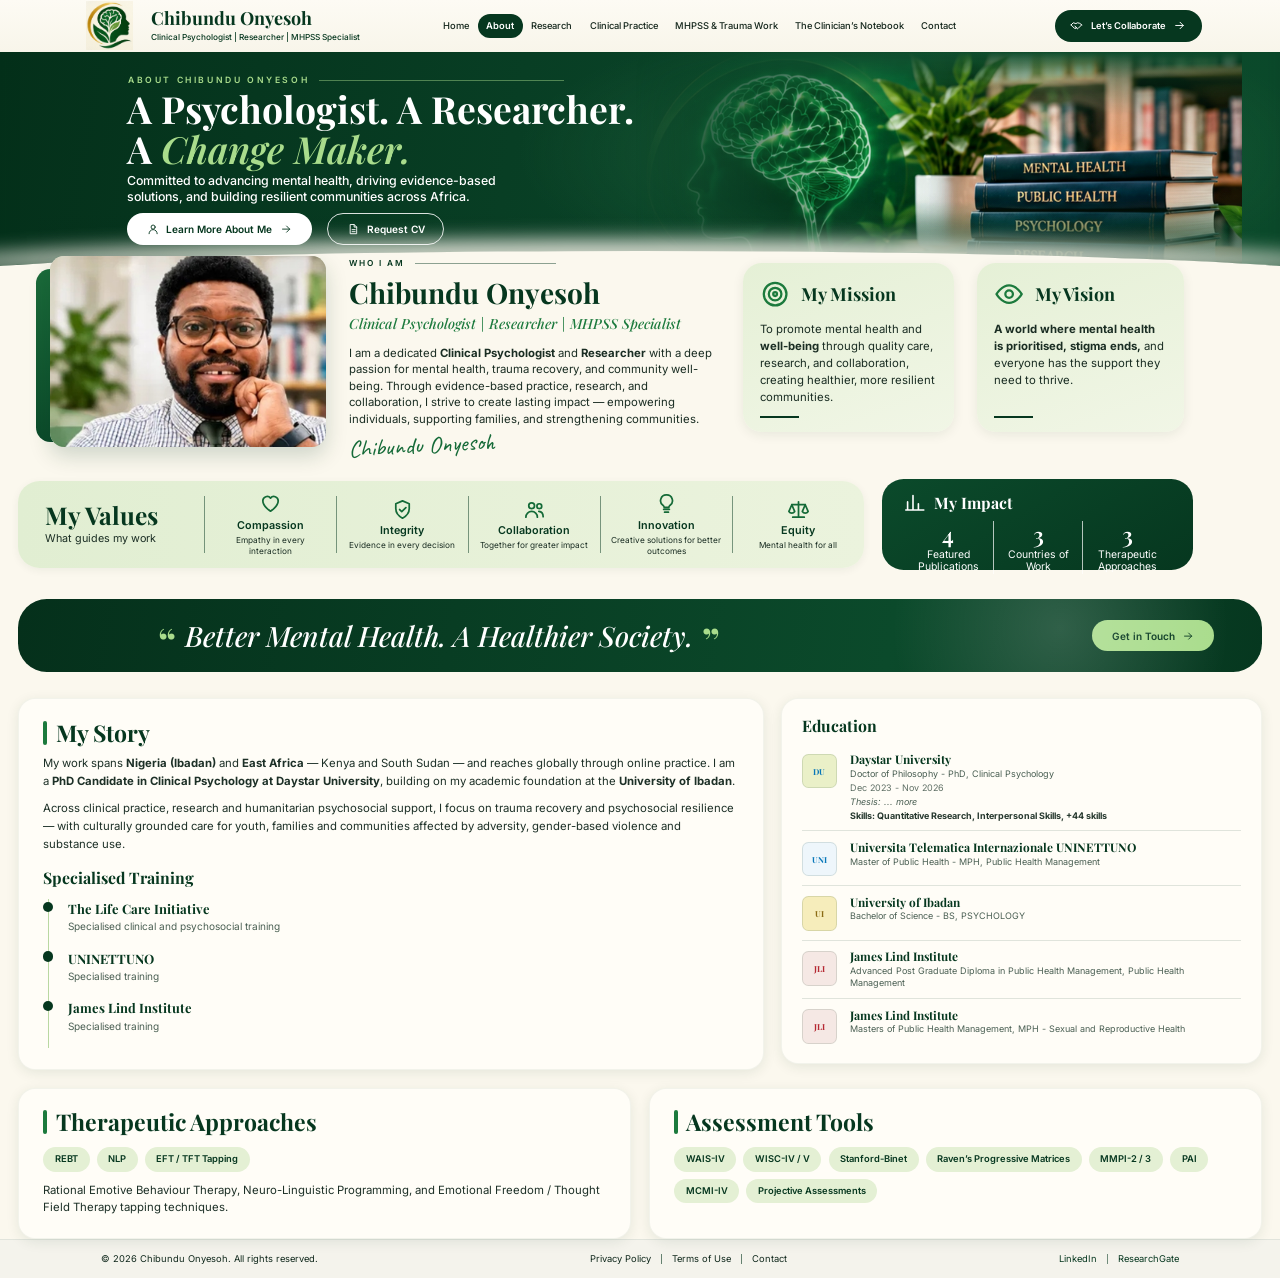
==== commit e8be94ce: "Describe your update" ====
--- a/about.html
+++ b/about.html
@@ -4,6 +4,7 @@
 <meta charset="utf-8">
 <meta name="viewport" content="width=device-width, initial-scale=1">
 <title>About | Chibundu Onyesoh</title>
+<link rel="icon" type="image/png" href="assets/favicon.png">
 <meta name="description" content="Biography, training, therapeutic approaches and assessment tools of Chibundu Onyesoh, PhD Candidate in Clinical Psychology at Daystar University.">
 <link rel="preconnect" href="https://fonts.googleapis.com">
 <link rel="preconnect" href="https://fonts.gstatic.com" crossorigin>
@@ -14,7 +15,7 @@
 <svg width="0" height="0" style="position:absolute" aria-hidden="true" focusable="false"><defs><symbol id="i-logo" viewBox="0 0 64 64" fill="none" stroke="currentColor" stroke-width="1.8" stroke-linecap="round" stroke-linejoin="round"><path d="M31 8c-4-3-10-2-13 2-5 0-9 4-9 9 0 2 1 4 2 5-2 3-2 7 0 10-1 4 1 8 5 10 2 5 8 7 12 4 2-1 3-2 3-4V12c0-2-1-3-0-4z" fill="#5fae62" stroke="#0c4a2b" stroke-width="1.6"/><path d="M33 8c4-3 10-2 13 2 5 0 9 4 9 9 0 2-1 4-2 5 2 3 2 7 0 10 1 4-1 8-5 10-2 5-8 7-12 4-2-1-3-2-3-4V12c0-2 1-3 0-4z" fill="#0f5a31" stroke="#0c4a2b" stroke-width="1.6"/><path d="M16 22c4 0 6 2 8 5M14 33c4-1 7 0 9 3M20 44c3-3 6-3 8-1M25 15c-2 3-1 6 2 8M44 22c-4 0-6 2-8 5M48 33c-4-1-7 0-9 3M43 44c-3-3-6-3-8-1M39 15c2 3 1 6-2 8" stroke="#e8f5dc" stroke-width="1.5" fill="none"/><path d="M32 10v44" stroke="#e8f5dc" stroke-width="1.2" fill="none"/></symbol><symbol id="i-head" viewBox="0 0 200 260" fill="none" stroke="currentColor" stroke-width="1.8" stroke-linecap="round" stroke-linejoin="round"><path d="M110 20C62 20 34 56 34 100c0 28 14 42 14 66v24l62 0v-30c0-8 5-12 12-12h16c5 0 5-5 2-9l-9-12c6-2 9-6 8-12l5-6c4-2 6-5 5-10l11-12c3-4 0-7-4-8C148 54 140 20 110 20z" stroke-width="2.4"/><path d="M70 70c10-14 30-16 42-6 10-6 24 0 26 12 8 4 8 16 0 20 2 12-10 20-20 14-8 10-26 8-30-4-12 0-18-12-12-20-6-8-4-16 4-20 0-4-4-8-10-6z" stroke-width="2" opacity=".9"/><path d="M84 74c6 4 6 10 0 14 M104 70c-4 6 0 12 8 12 M96 96c-6 0-10 4-10 8 M118 92c0 6 6 8 12 6" stroke-width="1.6"/><circle cx="84" cy="74" r="2.2" fill="currentColor"/><circle cx="112" cy="82" r="2.2" fill="currentColor"/><circle cx="96" cy="96" r="2.2" fill="currentColor"/><circle cx="130" cy="98" r="2.2" fill="currentColor"/><circle cx="72" cy="94" r="2.2" fill="currentColor"/></symbol><symbol id="i-brain" viewBox="0 0 24 24" fill="none" stroke="currentColor" stroke-width="1.8" stroke-linecap="round" stroke-linejoin="round"><path d="M9 4a3 3 0 0 0-3 3 3 3 0 0 0-2 3 3 3 0 0 0 1.5 2.6A3 3 0 0 0 8 18a3 3 0 0 0 4 1.5V5A3 3 0 0 0 9 4z"/><path d="M15 4a3 3 0 0 1 3 3 3 3 0 0 1 2 3 3 3 0 0 1-1.5 2.6A3 3 0 0 1 16 18a3 3 0 0 1-4 1.5"/><path d="M8 9h2M14 9h2M8 14h2M14 14h2"/></symbol><symbol id="i-book" viewBox="0 0 24 24" fill="none" stroke="currentColor" stroke-width="1.8" stroke-linecap="round" stroke-linejoin="round"><path d="M4 5.5C6.5 4.5 9.5 4.5 12 6c2.5-1.5 5.5-1.5 8-.5V19c-2.5-1-5.5-1-8 .5-2.5-1.5-5.5-1.5-8-.5z"/><path d="M12 6v13.5"/></symbol><symbol id="i-steth" viewBox="0 0 24 24" fill="none" stroke="currentColor" stroke-width="1.8" stroke-linecap="round" stroke-linejoin="round"><path d="M6 3v6a4 4 0 0 0 8 0V3M5 3h2M13 3h2M10 13v2a5 5 0 0 0 10 0v-1"/><circle cx="20" cy="12.5" r="1.8"/></symbol><symbol id="i-shield-heart" viewBox="0 0 24 24" fill="none" stroke="currentColor" stroke-width="1.8" stroke-linecap="round" stroke-linejoin="round"><path d="M12 3l7 3v5c0 4.5-3 8-7 10-4-2-7-5.5-7-10V6z"/><path d="M12 15.5s-3-1.8-3-4a1.7 1.7 0 0 1 3-1 1.7 1.7 0 0 1 3 1c0 2.2-3 4-3 4z"/></symbol><symbol id="i-shield-check" viewBox="0 0 24 24" fill="none" stroke="currentColor" stroke-width="1.8" stroke-linecap="round" stroke-linejoin="round"><path d="M12 3l7 3v5c0 4.5-3 8-7 10-4-2-7-5.5-7-10V6z"/><path d="M9 12l2.2 2.2L15.5 10"/></symbol><symbol id="i-shield-lock" viewBox="0 0 24 24" fill="none" stroke="currentColor" stroke-width="1.8" stroke-linecap="round" stroke-linejoin="round"><path d="M12 3l7 3v5c0 4.5-3 8-7 10-4-2-7-5.5-7-10V6z"/><rect x="9.5" y="11" width="5" height="4" rx="1"/><path d="M10.5 11V9.8a1.5 1.5 0 0 1 3 0V11"/></symbol><symbol id="i-people" viewBox="0 0 24 24" fill="none" stroke="currentColor" stroke-width="1.8" stroke-linecap="round" stroke-linejoin="round"><circle cx="9" cy="8" r="3"/><path d="M3 20c0-3.3 2.7-6 6-6s6 2.7 6 6"/><circle cx="17" cy="8.5" r="2.5"/><path d="M16.5 14c2.6.3 4.5 2.5 4.5 5.5"/></symbol><symbol id="i-check" viewBox="0 0 24 24" fill="none" stroke="currentColor" stroke-width="1.8" stroke-linecap="round" stroke-linejoin="round"><circle cx="12" cy="12" r="10"/><path d="M7.5 12.3l3 3 6-6.3" stroke-width="2.2"/></symbol><symbol id="i-arrow" viewBox="0 0 24 24" fill="none" stroke="currentColor" stroke-width="1.8" stroke-linecap="round" stroke-linejoin="round"><path d="M5 12h14M13 6l6 6-6 6"/></symbol><symbol id="i-arrow-down" viewBox="0 0 24 24" fill="none" stroke="currentColor" stroke-width="1.8" stroke-linecap="round" stroke-linejoin="round"><path d="M12 5v14M6 13l6 6 6-6"/></symbol><symbol id="i-chevron" viewBox="0 0 24 24" fill="none" stroke="currentColor" stroke-width="1.8" stroke-linecap="round" stroke-linejoin="round"><path d="M6 9l6 6 6-6"/></symbol><symbol id="i-external" viewBox="0 0 24 24" fill="none" stroke="currentColor" stroke-width="1.8" stroke-linecap="round" stroke-linejoin="round"><path d="M7 17L17 7M9 7h8v8"/></symbol><symbol id="i-mail" viewBox="0 0 24 24" fill="none" stroke="currentColor" stroke-width="1.8" stroke-linecap="round" stroke-linejoin="round"><rect x="3" y="5" width="18" height="14" rx="2"/><path d="M3 7l9 6 9-6"/></symbol><symbol id="i-headphones" viewBox="0 0 24 24" fill="none" stroke="currentColor" stroke-width="1.8" stroke-linecap="round" stroke-linejoin="round"><path d="M4 16v-4a8 8 0 0 1 16 0v4"/><rect x="3" y="14" width="4" height="7" rx="1.6"/><rect x="17" y="14" width="4" height="7" rx="1.6"/></symbol><symbol id="i-doc" viewBox="0 0 24 24" fill="none" stroke="currentColor" stroke-width="1.8" stroke-linecap="round" stroke-linejoin="round"><path d="M7 3h7l5 5v13H7z"/><path d="M14 3v5h5M10 13h6M10 17h6"/></symbol><symbol id="i-globe" viewBox="0 0 24 24" fill="none" stroke="currentColor" stroke-width="1.8" stroke-linecap="round" stroke-linejoin="round"><circle cx="12" cy="12" r="9"/><path d="M3 12h18M12 3c3.2 3 3.2 15 0 18M12 3c-3.2 3-3.2 15 0 18"/></symbol><symbol id="i-trophy" viewBox="0 0 24 24" fill="none" stroke="currentColor" stroke-width="1.8" stroke-linecap="round" stroke-linejoin="round"><path d="M8 4h8v5a4 4 0 0 1-8 0z"/><path d="M8 6H5v1a3 3 0 0 0 3 3M16 6h3v1a3 3 0 0 1-3 3M12 13v4M8 20h8M10 17h4"/></symbol><symbol id="i-handshake" viewBox="0 0 24 24" fill="none" stroke="currentColor" stroke-width="1.8" stroke-linecap="round" stroke-linejoin="round"><path d="M2 11l4-4 5 1.5L14 7l4 1 4 3"/><path d="M2 11l6 6a2 2 0 0 0 3 0l1-1M11 16l1.5 1.5a1.8 1.8 0 0 0 2.5 0L21 11.5M9 13l3 3"/></symbol><symbol id="i-heart" viewBox="0 0 24 24" fill="none" stroke="currentColor" stroke-width="1.8" stroke-linecap="round" stroke-linejoin="round"><path d="M12 20s-8-5-8-11a4.5 4.5 0 0 1 8-2.6A4.5 4.5 0 0 1 20 9c0 6-8 11-8 11z"/></symbol><symbol id="i-target" viewBox="0 0 24 24" fill="none" stroke="currentColor" stroke-width="1.8" stroke-linecap="round" stroke-linejoin="round"><circle cx="12" cy="12" r="9"/><circle cx="12" cy="12" r="5"/><circle cx="12" cy="12" r="1.5"/></symbol><symbol id="i-eye" viewBox="0 0 24 24" fill="none" stroke="currentColor" stroke-width="1.8" stroke-linecap="round" stroke-linejoin="round"><path d="M2 12s4-7 10-7 10 7 10 7-4 7-10 7S2 12 2 12z"/><circle cx="12" cy="12" r="3"/></symbol><symbol id="i-scale" viewBox="0 0 24 24" fill="none" stroke="currentColor" stroke-width="1.8" stroke-linecap="round" stroke-linejoin="round"><path d="M12 4v16M6 20h12M5 7h14"/><path d="M5 7l-3 7a3.5 3.5 0 0 0 6 0zM19 7l-3 7a3.5 3.5 0 0 0 6 0z"/></symbol><symbol id="i-bulb" viewBox="0 0 24 24" fill="none" stroke="currentColor" stroke-width="1.8" stroke-linecap="round" stroke-linejoin="round"><path d="M9 18h6M10 21h4M12 3a6 6 0 0 0-3.5 11c.7.6 1 1.2 1 2h5c0-.8.3-1.4 1-2A6 6 0 0 0 12 3z"/></symbol><symbol id="i-user" viewBox="0 0 24 24" fill="none" stroke="currentColor" stroke-width="1.8" stroke-linecap="round" stroke-linejoin="round"><circle cx="12" cy="8" r="4"/><path d="M4 21c0-4.4 3.6-8 8-8s8 3.6 8 8"/></symbol><symbol id="i-building" viewBox="0 0 24 24" fill="none" stroke="currentColor" stroke-width="1.8" stroke-linecap="round" stroke-linejoin="round"><rect x="5" y="3" width="14" height="18" rx="1"/><path d="M9 7h2M13 7h2M9 11h2M13 11h2M10 21v-4h4v4"/></symbol><symbol id="i-chat" viewBox="0 0 24 24" fill="none" stroke="currentColor" stroke-width="1.8" stroke-linecap="round" stroke-linejoin="round"><path d="M4 5h16v11H9l-5 4z"/><path d="M9 10.5h.01M12 10.5h.01M15 10.5h.01" stroke-width="2.4"/></symbol><symbol id="i-send" viewBox="0 0 24 24" fill="none" stroke="currentColor" stroke-width="1.8" stroke-linecap="round" stroke-linejoin="round"><path d="M21 3L3 11l7 3 3 7z"/><path d="M10 14L21 3"/></symbol><symbol id="i-mic" viewBox="0 0 24 24" fill="none" stroke="currentColor" stroke-width="1.8" stroke-linecap="round" stroke-linejoin="round"><rect x="9" y="3" width="6" height="11" rx="3"/><path d="M5 11a7 7 0 0 0 14 0M12 18v3M9 21h6"/></symbol><symbol id="i-play" viewBox="0 0 24 24" fill="none" stroke="currentColor" stroke-width="1.8" stroke-linecap="round" stroke-linejoin="round"><path d="M8 5v14l11-7z" fill="currentColor"/></symbol><symbol id="i-pin" viewBox="0 0 24 24" fill="none" stroke="currentColor" stroke-width="1.8" stroke-linecap="round" stroke-linejoin="round"><path d="M12 21s-7-6-7-11a7 7 0 0 1 14 0c0 5-7 11-7 11z"/><circle cx="12" cy="10" r="2.5"/></symbol><symbol id="i-cap" viewBox="0 0 24 24" fill="none" stroke="currentColor" stroke-width="1.8" stroke-linecap="round" stroke-linejoin="round"><path d="M2 9l10-5 10 5-10 5z"/><path d="M6 11.5V16c3 2.5 9 2.5 12 0v-4.5"/></symbol><symbol id="i-gear" viewBox="0 0 24 24" fill="none" stroke="currentColor" stroke-width="1.8" stroke-linecap="round" stroke-linejoin="round"><circle cx="12" cy="12" r="3"/><circle cx="12" cy="12" r="7"/><path d="M12 2v3M12 19v3M2 12h3M19 12h3M5 5l2 2M17 17l2 2M19 5l-2 2M7 17l-2 2"/></symbol><symbol id="i-microscope" viewBox="0 0 24 24" fill="none" stroke="currentColor" stroke-width="1.8" stroke-linecap="round" stroke-linejoin="round"><path d="M9 3l4 2-2.5 5-4-2z"/><path d="M13 7l3 1.5M8 12a5 5 0 0 0 9 3M5 20h14M9 16.5V20"/></symbol><symbol id="i-chart" viewBox="0 0 24 24" fill="none" stroke="currentColor" stroke-width="1.8" stroke-linecap="round" stroke-linejoin="round"><path d="M4 20V11M10 20V4M16 20v-7M22 20H2"/></symbol><symbol id="i-calendar" viewBox="0 0 24 24" fill="none" stroke="currentColor" stroke-width="1.8" stroke-linecap="round" stroke-linejoin="round"><rect x="3" y="5" width="18" height="16" rx="2"/><path d="M3 10h18M8 3v4M16 3v4"/></symbol><symbol id="i-info" viewBox="0 0 24 24" fill="none" stroke="currentColor" stroke-width="1.8" stroke-linecap="round" stroke-linejoin="round"><circle cx="12" cy="12" r="9"/><path d="M12 11v5M12 8h.01" stroke-width="2.2"/></symbol><symbol id="i-download" viewBox="0 0 24 24" fill="none" stroke="currentColor" stroke-width="1.8" stroke-linecap="round" stroke-linejoin="round"><path d="M12 4v11M7 11l5 5 5-5M5 20h14"/></symbol><symbol id="i-leaf" viewBox="0 0 24 24" fill="none" stroke="currentColor" stroke-width="1.8" stroke-linecap="round" stroke-linejoin="round"><path d="M4 20C4 10 10 4 20 4c0 10-6 16-16 16z"/><path d="M4 20c4-6 8-9 12-11"/></symbol><symbol id="i-gender" viewBox="0 0 24 24" fill="none" stroke="currentColor" stroke-width="1.8" stroke-linecap="round" stroke-linejoin="round"><circle cx="10" cy="14" r="5"/><path d="M14 10l6-6M15 4h5v5M10 19v3M8 21h4"/></symbol><symbol id="i-head-brain" viewBox="0 0 24 24" fill="none" stroke="currentColor" stroke-width="1.8" stroke-linecap="round" stroke-linejoin="round"><path d="M8 21v-4C5 15 4 12 4 10a7 7 0 0 1 14 0c0 1.5-.5 2.5-1 3.5l1 1.5h-2v3a2 2 0 0 1-2 2z"/><path d="M9 9a2 2 0 0 1 4 0M13 9h2M10 12.5h3"/></symbol><symbol id="i-hands-leaf" viewBox="0 0 24 24" fill="none" stroke="currentColor" stroke-width="1.8" stroke-linecap="round" stroke-linejoin="round"><path d="M12 12c-4 0-6-2.5-6-6 4 0 6 2 6 6zM12 12c4 0 6-2.5 6-6-4 0-6 2-6 6z"/><path d="M12 12v8M7 20h10"/></symbol><symbol id="i-family" viewBox="0 0 24 24" fill="none" stroke="currentColor" stroke-width="1.8" stroke-linecap="round" stroke-linejoin="round"><circle cx="8" cy="7" r="2.5"/><circle cx="16" cy="7" r="2.5"/><circle cx="12" cy="13" r="2"/><path d="M3 19c0-2.8 2.2-5 5-5M21 19c0-2.8-2.2-5-5-5M8.5 20.5c0-2 1.6-3.5 3.5-3.5s3.5 1.5 3.5 3.5"/></symbol><symbol id="i-audio" viewBox="0 0 24 24" fill="none" stroke="currentColor" stroke-width="1.8" stroke-linecap="round" stroke-linejoin="round"><path d="M3 12h1M7 8v8M11 4v16M15 8v8M19 10v4M22 12h-1"/></symbol><symbol id="i-spotify" viewBox="0 0 24 24" fill="none" stroke="currentColor" stroke-width="1.8" stroke-linecap="round" stroke-linejoin="round"><circle cx="12" cy="12" r="11" fill="#1db954" stroke="none"/><path d="M5.8 9.2c4.2-1.2 8.8-.9 12.4 1.1M6.7 12.6c3.4-.9 6.9-.6 9.8 1M7.6 15.8c2.6-.6 5.2-.4 7.4.8" stroke="#06150d" stroke-width="1.9" fill="none"/></symbol><symbol id="i-apple" viewBox="0 0 24 24" fill="none" stroke="currentColor" stroke-width="1.8" stroke-linecap="round" stroke-linejoin="round"><circle cx="12" cy="12" r="11" fill="#a54be8" stroke="none"/><circle cx="12" cy="9.5" r="2" fill="#fff" stroke="none"/><path d="M12 12.8c1.3 0 2.1.9 2 2.1l-.4 4a1.6 1.6 0 0 1-3.2 0l-.4-4c-.1-1.2.7-2.1 2-2.1z" fill="#fff" stroke="none"/><path d="M8.1 12.4a4.2 4.2 0 1 1 7.8 0M5.6 14a7.2 7.2 0 1 1 12.8 0" stroke="#fff" stroke-width="1.5" fill="none"/></symbol><symbol id="i-linkedin" viewBox="0 0 24 24" fill="none" stroke="currentColor" stroke-width="1.8" stroke-linecap="round" stroke-linejoin="round"><rect width="24" height="24" rx="5" fill="#0a66c2" stroke="none"/><path d="M7 10h2.5v7H7zM8.2 6.5a1.4 1.4 0 1 1 0 2.8 1.4 1.4 0 0 1 0-2.8M11 10h2.4v1c.5-.8 1.3-1.2 2.3-1.2 2 0 2.8 1.2 2.8 3.3V17H16v-3.4c0-1-.3-1.5-1.1-1.5s-1.4.5-1.4 1.6V17H11z" fill="#fff" stroke="none"/></symbol><symbol id="i-rgate" viewBox="0 0 24 24" fill="none" stroke="currentColor" stroke-width="1.8" stroke-linecap="round" stroke-linejoin="round"><rect width="24" height="24" rx="12" fill="#00c4a7" stroke="none"/><text x="12" y="15.5" text-anchor="middle" font-family="Arial,sans-serif" font-weight="700" font-size="9" fill="#fff" stroke="none">RG</text></symbol><symbol id="i-scholar" viewBox="0 0 24 24" fill="none" stroke="currentColor" stroke-width="1.8" stroke-linecap="round" stroke-linejoin="round"><path d="M12 3L1 9l11 6 9-4.9V17h2V9z" fill="#4285f4" stroke="none"/><path d="M5 13.2V17c0 1.7 3.1 3 7 3s7-1.3 7-3v-3.8l-7 3.8z" fill="#7baaf7" stroke="none"/></symbol><symbol id="i-menu" viewBox="0 0 24 24" fill="none" stroke="currentColor" stroke-width="1.8" stroke-linecap="round" stroke-linejoin="round"><path d="M4 7h16M4 12h16M4 17h16"/></symbol><symbol id="i-tick" viewBox="0 0 24 24" fill="none" stroke="currentColor" stroke-width="1.8" stroke-linecap="round" stroke-linejoin="round"><path d="M5 12.5l4.5 4.5L19 7.5"/></symbol><symbol id="i-leaves" viewBox="0 0 100 100" fill="none" stroke="currentColor" stroke-width="1.8" stroke-linecap="round" stroke-linejoin="round"><path d="M50 96C48 62 52 30 80 6c12 30 4 64-30 90z" fill="currentColor" stroke="none"/><path d="M50 96C40 72 20 62 2 60c8 22 24 34 48 36z" fill="currentColor" stroke="none"/><path d="M52 96c6-20 22-32 46-34-4 20-20 32-46 34z" fill="currentColor" stroke="none"/></symbol></defs></svg>
 <header class="hdr"><div class="stage">
   <a class="brand" href="index.html" aria-label="Chibundu Onyesoh — Home">
-    <svg viewBox="0 0 64 64" fill="none" stroke="currentColor" stroke-width="2.2" stroke-linecap="round" stroke-linejoin="round" aria-hidden="true"><use href="#i-logo"/></svg>
+    <img class="brand-mark" src="assets/chibundu-logo-mark.png" alt="">
     <span><span class="nm">Chibundu Onyesoh</span><span class="sb">Clinical Psychologist | Researcher | MHPSS Specialist</span></span>
   </a>
   <nav id="site-nav" aria-label="Main navigation"><a href="index.html">Home</a><a href="about.html">About</a><a href="research.html">Research</a><a href="clinical-practice.html">Clinical Practice</a><a href="mhpss-trauma.html">MHPSS & Trauma Work</a><a href="podcast.html">The Clinician’s Notebook</a><a href="contact.html">Contact</a></nav>
--- a/styles.css
+++ b/styles.css
@@ -59,7 +59,7 @@
 .hdr{position:relative;z-index:60;background:linear-gradient(180deg,#fdfbf4,#f8f5ea);height:7.2rem;box-shadow:0 .1rem 0 rgba(6,55,31,.06)}
 .hdr .stage{height:100%;display:flex;align-items:center;padding:0 5.6rem 0 6.5rem}
 .brand{display:flex;align-items:center;gap:2.4rem;flex:none}
-.brand svg{width:6.8rem;height:6.8rem;color:#1d6b3a;flex:none}
+.brand-mark{display:block;width:6.8rem;height:6.8rem;object-fit:contain;flex:none;mix-blend-mode:multiply}
 .brand .nm{font-family:var(--head);font-weight:700;font-size:2.5rem;color:var(--dk);line-height:1;display:block;white-space:nowrap}
 .brand .sb{font-size:1.15rem;font-weight:500;color:var(--dk);display:block;margin-top:.6rem;white-space:nowrap}
 .hdr nav{margin-left:10.3rem;display:flex;align-items:center}
@@ -724,12 +724,13 @@
   body{font-size:1.5rem}
   .hdr{height:auto;min-height:6.4rem}
   .hdr .stage{padding:1rem 1.6rem;flex-wrap:wrap}
-  .brand{gap:1.2rem}
-  .brand svg{width:5rem;height:5rem}
-  .brand .nm{font-size:2rem}.brand .sb{font-size:1rem;white-space:normal;max-width:24rem}
+  .brand{flex:1;min-width:0;gap:1rem}
+  .brand>span{min-width:0}
+  .brand-mark{width:4.4rem;height:4.4rem}
+  .brand .nm{font-size:1.8rem}.brand .sb{font-size:.9rem;line-height:1.2;white-space:normal;max-width:18rem}
   .ui-serif .hdr .brand .nm{font-size:2rem}
   .hdr .cta{display:none}
-  .menu-toggle{display:inline-flex;margin-left:auto}
+  .menu-toggle{display:inline-flex;flex:none;margin-left:.8rem}
   .hdr nav,.ui-serif .hdr nav{display:none;flex-direction:column;align-items:stretch;width:100%;margin:1rem 0 0;padding:0;border:0;height:auto}
   .hdr nav.open{display:flex}
   .hdr nav a,.ui-serif .hdr nav a{font-size:1.6rem;padding:1.3rem 1.6rem}
@@ -1105,7 +1106,7 @@
   padding-right:2.2rem;
   border-right:.15rem solid rgba(6,55,31,.25)
 }
-.pg-home .hdr .brand svg{width:5.4rem;height:5.4rem}
+.pg-home .hdr .brand-mark{width:5.4rem;height:5.4rem}
 .pg-home .hdr .brand .nm{font-size:2.25rem}
 .pg-home .hdr .brand .sb{font-size:1.15rem;margin-top:.4rem}
 .pg-home .hdr nav{
@@ -1388,10 +1389,10 @@
 @media (max-width:1199px){
   .pg-home .hdr{margin:.8rem 1.6rem 0}
   .pg-home .hdr .stage{min-height:6.4rem;padding:1rem 1.6rem;border-radius:1.2rem;background:linear-gradient(180deg,#fdfbf4,#f8f5ea)}
-  .pg-home .hdr .brand{display:flex;gap:1rem}
-  .pg-home .hdr .brand svg{width:4.4rem;height:4.4rem}
-  .pg-home .hdr .brand .nm{color:var(--dk);font-size:1.9rem}
-  .pg-home .hdr .brand .sb{display:none}
+  .pg-home .hdr .brand{display:flex;flex:1;min-width:0;gap:.8rem}
+  .pg-home .hdr .brand-mark{width:4rem;height:4rem}
+  .pg-home .hdr .brand .nm{color:var(--dk);font-size:1.7rem}
+  .pg-home .hdr .brand .sb{display:block;max-width:17rem;white-space:normal;font-size:.85rem;line-height:1.2}
   .pg-home .hdr nav,.ui-serif .pg-home .hdr nav{
     display:none;
     grid-template-columns:1fr;
@@ -1551,3 +1552,142 @@
 @media (max-width:1199px){
   .pg-mh .hero .qp{background:none;border-radius:0;padding:1.2rem 0 0 1.6rem;border-left:.3rem solid var(--lime)}
 }
+
+/* Mobile navigation: keep the brand and menu control above the expanding panel. */
+@media (max-width:1199px){
+  .hdr .brand{order:1}
+  .hdr .menu-toggle{order:2;margin-left:auto}
+  .hdr nav,.ui-serif .hdr nav,.pg-home .hdr nav,.ui-serif .pg-home .hdr nav{
+    order:3;
+    flex:0 0 100%;
+    display:flex;
+    flex-direction:column;
+    align-items:stretch;
+    width:100%;
+    height:auto;
+    max-height:0;
+    margin:0;
+    padding:0;
+    overflow:hidden;
+    border:0;
+    opacity:0;
+    visibility:hidden;
+    pointer-events:none;
+    transition:max-height .3s ease,margin .3s ease,padding .3s ease,opacity .2s ease,visibility .3s
+  }
+  .hdr nav.open,.ui-serif .hdr nav.open,.pg-home .hdr nav.open,.ui-serif .pg-home .hdr nav.open{
+    display:flex;
+    max-height:50rem;
+    margin-top:1rem;
+    padding:.8rem;
+    background:var(--card);
+    border:.1rem solid rgba(6,55,31,.1);
+    border-radius:1.6rem;
+    box-shadow:0 .8rem 2.4rem rgba(6,55,31,.12);
+    opacity:1;
+    visibility:visible;
+    pointer-events:auto
+  }
+  .hdr nav a,.ui-serif .hdr nav a,.pg-home .hdr nav a,.ui-serif .pg-home .hdr nav a{
+    display:flex;
+    align-items:center;
+    justify-content:flex-start;
+    min-height:4.8rem;
+    padding:1.2rem 1.5rem;
+    border:0;
+    border-radius:1rem;
+    font-size:1.5rem;
+    line-height:1.25
+  }
+  .hdr nav a.active,.ui-serif .hdr nav a.active{background:var(--dk);color:#fff}
+  .menu-toggle[aria-expanded="true"] .ico{display:none}
+  .menu-toggle[aria-expanded="true"]::before{content:"\00D7";font-size:2.8rem;line-height:1}
+}
+@media (prefers-reduced-motion:reduce){
+  .hdr nav,.hdr nav.open{transition:none}
+}
+/* ===== Chibundu site: Home + MHPSS hero overrides — paste at the VERY END of styles.css ===== */
+/* =========================================================================
+   HOME HERO — v3 blend (portrait melts into the cream and the green panel)
+   Only the hero is touched; every other rule above is unchanged.
+   ========================================================================= */
+.pg-home .home-quote{display:none}
+@media (min-width:641px){
+  .pg-home .home-intro-photo{
+    right:0;width:auto;max-width:none;height:100%;aspect-ratio:891/666;
+    object-fit:cover;object-position:50% 0;
+    -webkit-mask-image:linear-gradient(90deg,transparent 0,rgba(0,0,0,.35) 12%,#000 34%,#000 66%,rgba(0,0,0,.35) 84%,transparent 100%),linear-gradient(180deg,#000 0,#000 78%,rgba(0,0,0,.45) 92%,transparent 100%);
+    mask-image:linear-gradient(90deg,transparent 0,rgba(0,0,0,.35) 12%,#000 34%,#000 66%,rgba(0,0,0,.35) 84%,transparent 100%),linear-gradient(180deg,#000 0,#000 78%,rgba(0,0,0,.45) 92%,transparent 100%);
+    -webkit-mask-composite:source-in;mask-composite:intersect}
+  .pg-home .home-intro::after{background:linear-gradient(90deg,#f4f2e3 0%,rgba(244,242,227,.96) 34%,rgba(244,242,227,.55) 46%,rgba(244,242,227,0) 58%)}
+  /* soft light behind the portrait so it feels lit, not pasted */
+  .pg-home .home-intro{background:radial-gradient(ellipse 28% 85% at 64% 45%,rgba(255,255,255,.7),transparent 70%),linear-gradient(110deg,#f4f2e3 0%,#f1f2e1 54%,#e7eedc 100%)}
+}
+@media (min-width:1201px){
+  .pg-home .home-intro-photo{right:19%}
+  .pg-home .home-quote{display:block;position:absolute;z-index:3;right:3.5%;top:50%;transform:translateY(-50%);width:19%;
+    color:#0a4829;font-family:var(--serif-ui);font-style:italic;font-weight:500;font-size:2.4rem;line-height:1.3;text-align:left;padding-left:2.2rem;border-left:.3rem solid #8cc277}
+  .pg-home .home-quote .qm{display:block;text-align:left;margin-left:0;font-style:normal;font-family:var(--head);font-weight:700;font-size:6rem;line-height:.6;height:3rem;color:#1c7a3d}
+}
+
+/* MHPSS hero: no green panel — the quote sits straight on the dark hero */
+@media (min-width:1200px){
+  .pg-mh .hero .qp{background:none;box-shadow:none;border-radius:0;width:36rem}
+  .pg-mh .hero .qp div{left:7rem;top:9rem;font-size:3.6rem;line-height:1.12;text-shadow:0 .2rem 1.4rem rgba(2,30,16,.65)}
+  .pg-mh .hero .qp b{left:6.6rem;top:6.4rem;text-shadow:0 .2rem 1rem rgba(2,30,16,.6)}
+  .pg-mh .hero .qp hr{left:8rem;top:24.5rem}
+}
+@media (max-width:1199px){
+  .pg-mh .hero .qp{background:none;border-radius:0;padding:1.2rem 0 0 1.6rem;border-left:.3rem solid var(--lime)}
+}
+
+/* Home header + footer = exactly the same as every other page */
+@media (min-width:1200px){
+  .pg-home .hdr{margin:0;height:7.2rem;min-height:0;background:linear-gradient(180deg,#fdfbf4,#f8f5ea);box-shadow:0 .1rem 0 rgba(6,55,31,.06)}
+  .pg-home .hdr .stage{max-width:167.2rem;width:100%;margin:0 auto;min-height:0;height:100%;padding:0 5.6rem 0 6.5rem;border-radius:0;background:none;box-shadow:none}
+  .pg-home .hdr .brand{gap:2.4rem;padding-right:0;border-right:0}
+  .pg-home .hdr .brand svg{width:6.8rem;height:6.8rem}
+  .pg-home .hdr .brand .nm{font-family:var(--head);font-size:2.5rem}
+  .pg-home .hdr .brand .sb{font-family:var(--body);font-size:1.15rem;margin-top:.6rem}
+  .pg-home .hdr nav{margin:0 0 0 10.3rem;padding:0;border:0;flex:none;height:auto;justify-content:flex-start;gap:0}
+  .pg-home .hdr nav a{font-family:var(--body);font-size:1.3rem;font-weight:500;padding:1.05rem 1.2rem;color:#14261c}
+  .pg-home .hdr nav a:hover{background:var(--mint)}
+  .pg-home .hdr nav a.active{background:var(--dk);color:#fff;font-weight:600}
+  .pg-home .hdr .cta{height:4.5rem;padding:0 2.2rem;border:0;box-shadow:none;font-family:var(--body);font-size:1.3rem}
+}
+@media (max-width:1199px){
+  .pg-home .hdr{margin:0}
+  .pg-home .hdr .stage{border-radius:0}
+}
+.pg-home .ftr,.pg-home .ftr a,.pg-home .ftr span{font-family:var(--body)}
+
+/* Home hero uses the same deep forest-green colour world as every other page */
+.pg-home .home-intro{background-image:radial-gradient(ellipse 34% 90% at 66% 45%,rgba(70,150,95,.42),transparent 72%),linear-gradient(100deg,#05301b 0%,#06371f 40%,#0b4a2b 100%);color:#fff}
+.pg-home .home-intro::before{content:"";position:absolute;left:-6%;right:-6%;bottom:-.1rem;height:3.8rem;background:var(--cream);border-radius:50% 50% 0 0/100% 100% 0 0;z-index:3;display:block;box-shadow:0 -1.6rem 2.6rem rgba(251,248,238,.5)}
+.pg-home .home-intro::after{background:linear-gradient(90deg,#05301b 0%,rgba(5,48,27,.97) 34%,rgba(5,48,27,.55) 46%,rgba(5,48,27,0) 58%)}
+.pg-home .home-intro-photo{filter:saturate(.95) brightness(.95) contrast(1.03)}
+.pg-home .home-intro .eyebrow{color:var(--lime)}
+.pg-home .home-intro .eyebrow::after{background:var(--lime);opacity:.5}
+.pg-home .home-intro h1{color:#fff}
+.pg-home .home-intro .role{color:#e6f3da}
+.pg-home .home-intro .tagline{color:#e6f3da}
+.pg-home .home-intro .btn-dark{background:#fff;color:var(--dk)}
+.pg-home .home-intro .btn-dark:hover{background:var(--lime)}
+.pg-home .home-intro .btn-line{border:.15rem solid rgba(255,255,255,.75);color:#fff;background:transparent}
+.pg-home .home-intro .btn-line:hover{background:rgba(255,255,255,.12)}
+.pg-home .home-quote{color:#fff;border-left-color:var(--lime);text-shadow:0 .2rem 1.4rem rgba(2,30,16,.6)}
+.pg-home .home-quote .qm{color:var(--lime)}
+.pg-home .home-intro-content{z-index:4}
+.pg-home .home-quote{z-index:4}
+/* deep-green rhythm down the Home page */
+.pg-home .h-pod{background:linear-gradient(90deg,#05301b,#0a4529 55%,#05301b)}
+
+/* gold accents -> green (Home) */
+.pg-home .home-intro .eyebrow::after{background:var(--lime)}
+.pg-home .h-info{border-color:rgba(28,122,61,.28)}
+.pg-home .h-info .c1 h2::before,.pg-home .h-pubs h2::before{background:#1c7a3d}
+.pg-home .about-portrait::before{border-color:rgba(28,122,61,.45)}
+.pg-home .h-info .c2 h2::before,.pg-home .h-info .c2 h2::after{background:#1c7a3d}
+.pg-home .h-info ul.focus-cards li{border-color:#8cc277}
+.pg-home .h-info ul.focus-cards li:hover{border-color:#1c7a3d}
+.pg-home .h-pubs{border-color:rgba(28,122,61,.3)}
